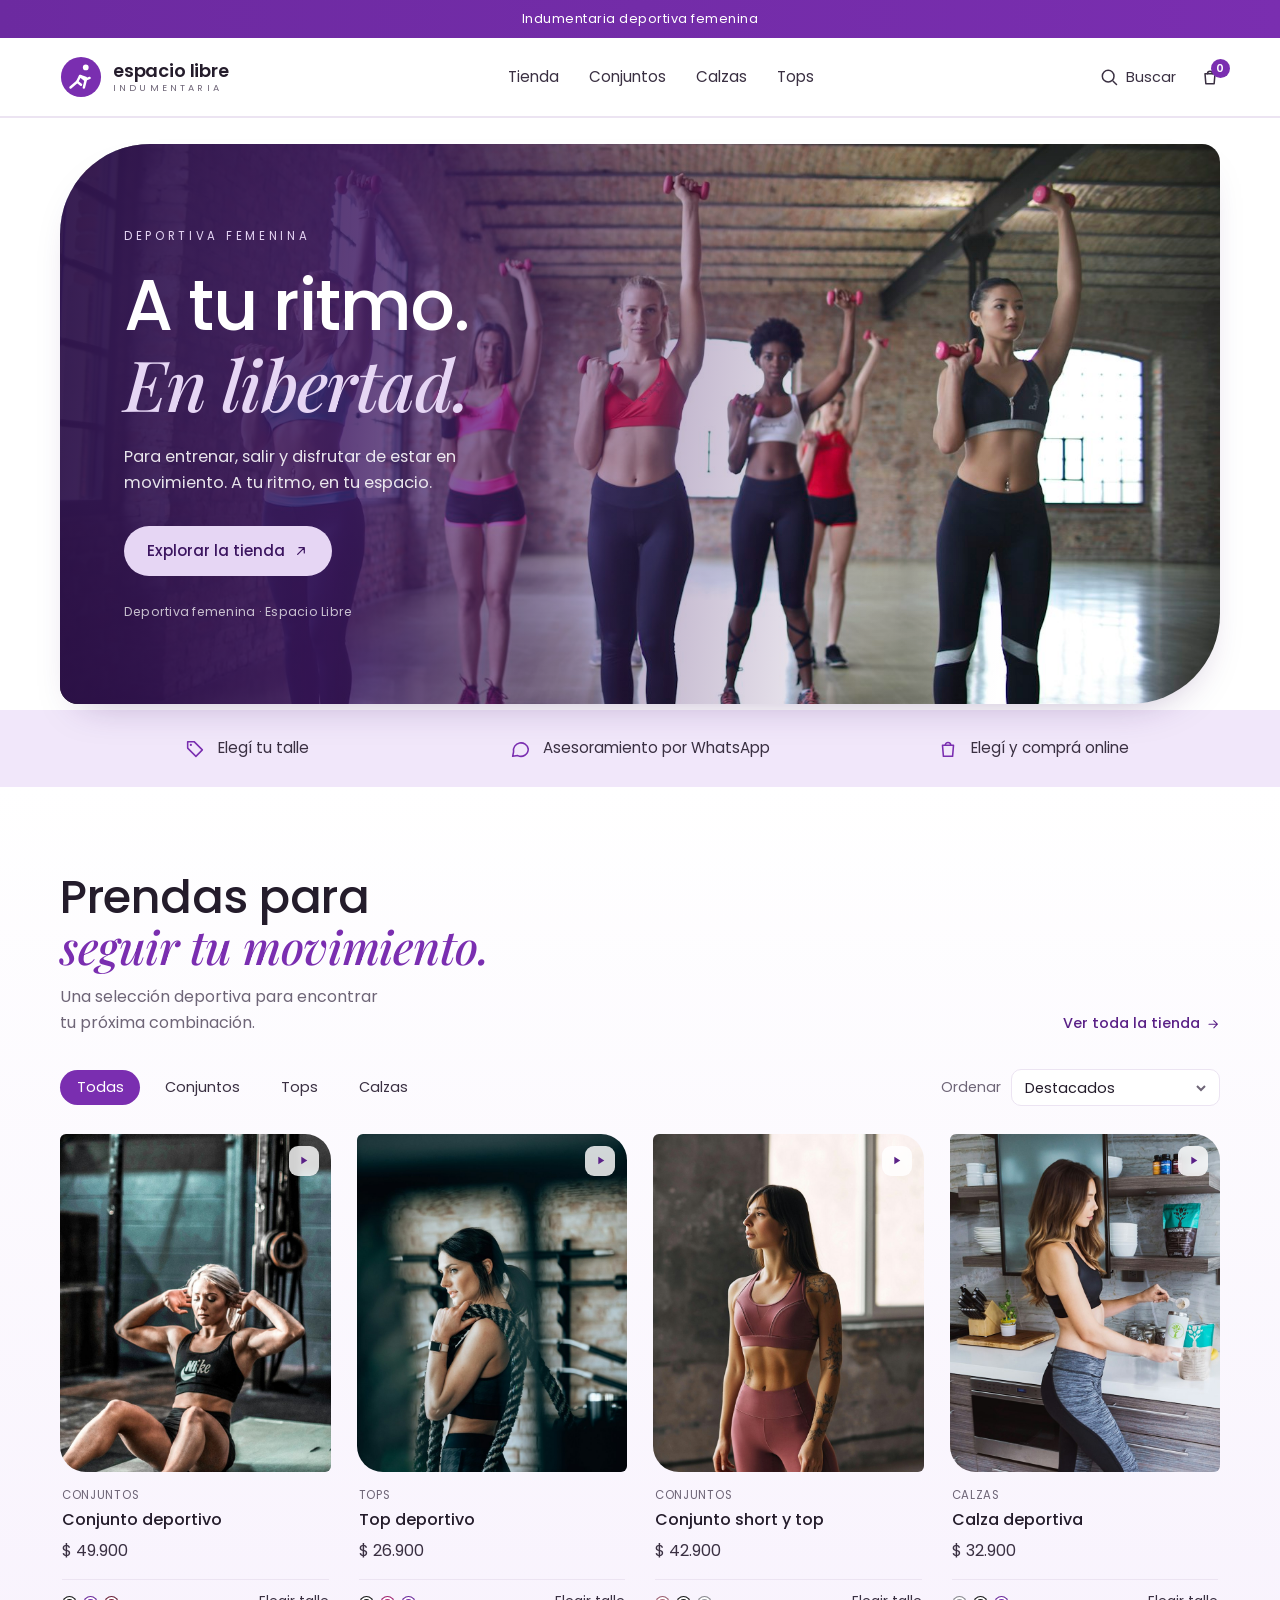
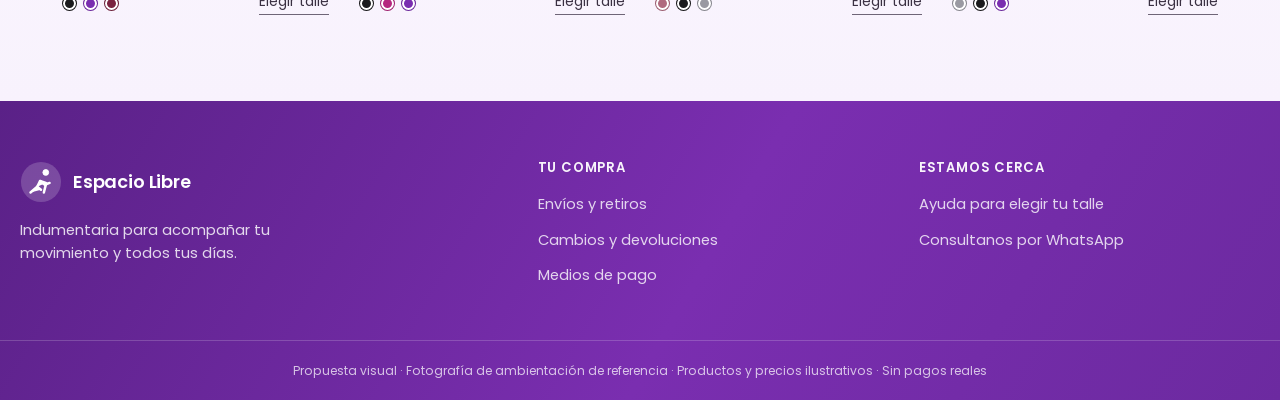
==== index.html @ fa8c85ec "Espacio Libre — tienda de indumentaria deportiva femenina" ====
<!doctype html>
<html lang="es">
<head>
  <meta charset="utf-8">
  <meta name="viewport" content="width=device-width, initial-scale=1">
  <title>Espacio Libre — Indumentaria deportiva femenina</title>
  <meta name="description" content="Indumentaria deportiva femenina para entrenar, salir y disfrutar del movimiento. Conjuntos, calzas y tops. A tu ritmo, en tu espacio.">
  <link rel="preconnect" href="https://fonts.googleapis.com">
  <link rel="preconnect" href="https://fonts.gstatic.com" crossorigin>
  <link href="https://fonts.googleapis.com/css2?family=Poppins:wght@300;400;500;600&family=Playfair+Display:ital,wght@1,500;1,600&display=swap" rel="stylesheet">
  <link rel="stylesheet" href="css/styles.css">
  <link rel="icon" href="data:image/svg+xml,%3Csvg xmlns='http://www.w3.org/2000/svg' viewBox='0 0 44 44'%3E%3Ccircle cx='22' cy='22' r='21' fill='%237A2EB0'/%3E%3Ccircle cx='27' cy='12' r='3' fill='white'/%3E%3C/svg%3E">
</head>
<body data-page="home">
  <div id="site-header"></div>

  <main>
    <!-- HERO -->
    <section class="hero">
      <div class="container">
        <div class="hero__frame">
          <img src="img/hero.jpg" alt="Mujeres entrenando con indumentaria deportiva">
          <div class="hero__content">
            <p class="hero__eyebrow">Deportiva femenina</p>
            <h1>A tu ritmo.<span class="serif">En libertad.</span></h1>
            <p class="hero__text">Para entrenar, salir y disfrutar de estar en movimiento. A tu ritmo, en tu espacio.</p>
            <a class="btn btn--light" href="tienda.html">Explorar la tienda
              <svg viewBox="0 0 24 24" fill="none" stroke="currentColor" stroke-width="1.8" stroke-linecap="round" stroke-linejoin="round"><path d="M7 17L17 7M9 7h8v8"/></svg>
            </a>
            <p class="hero__note">Deportiva femenina · Espacio Libre</p>
          </div>
        </div>
      </div>
    </section>

    <!-- BENEFICIOS -->
    <section class="perks">
      <div class="container">
        <div class="perks__grid">
          <div class="perk"><svg viewBox="0 0 24 24" fill="none" stroke="currentColor" stroke-width="1.7" stroke-linecap="round" stroke-linejoin="round"><path d="M20 13l-7 7-9-9V4h7l9 9z"/><circle cx="7.5" cy="7.5" r="1.2" fill="currentColor" stroke="none"/></svg> Elegí tu talle</div>
          <div class="perk"><svg viewBox="0 0 24 24" fill="none" stroke="currentColor" stroke-width="1.7" stroke-linecap="round" stroke-linejoin="round"><path d="M21 12a8 8 0 0 1-11.5 7.2L4 20l1-5A8 8 0 1 1 21 12z"/></svg> Asesoramiento por WhatsApp</div>
          <div class="perk"><svg viewBox="0 0 24 24" fill="none" stroke="currentColor" stroke-width="1.7" stroke-linecap="round" stroke-linejoin="round"><path d="M6 8h12l-1 12H7L6 8z"/><path d="M9 8a3 3 0 0 1 6 0"/></svg> Elegí y comprá online</div>
        </div>
      </div>
    </section>

    <!-- PRODUCTOS -->
    <section class="section section--soft">
      <div class="container">
        <div class="section-head">
          <div class="section-head__left">
            <h2 class="section-title">Prendas para <span class="serif">seguir tu movimiento.</span></h2>
            <p>Una selección deportiva para encontrar tu próxima combinación.</p>
          </div>
          <a class="arrow-link" href="tienda.html">Ver toda la tienda
            <svg viewBox="0 0 24 24" fill="none" stroke="currentColor" stroke-width="1.8" stroke-linecap="round" stroke-linejoin="round"><path d="M5 12h14M13 6l6 6-6 6"/></svg>
          </a>
        </div>

        <div class="shop-controls">
          <div class="filter-tabs" id="homeTabs">
            <button class="tab is-active" data-filter="todas">Todas</button>
            <button class="tab" data-filter="conjuntos">Conjuntos</button>
            <button class="tab" data-filter="tops">Tops</button>
            <button class="tab" data-filter="calzas">Calzas</button>
          </div>
          <div class="sort">
            <label for="homeSort">Ordenar</label>
            <select id="homeSort">
              <option value="destacados">Destacados</option>
              <option value="menor">Precio: menor a mayor</option>
              <option value="mayor">Precio: mayor a menor</option>
              <option value="nombre">Nombre (A-Z)</option>
            </select>
          </div>
        </div>

        <div class="product-grid" id="featuredGrid"></div>
      </div>
    </section>
  </main>

  <div id="site-footer"></div>

  <script src="js/data.js"></script>
  <script src="js/app.js"></script>
</body>
</html>
---- css/styles.css ----
/* =========================================================
   Espacio Libre — Indumentaria deportiva femenina
   Estilos base (propuesta visual / demo)
   ========================================================= */

:root{
  --violet:#7A2EB0;
  --violet-600:#6C2AA0;
  --violet-700:#5A2187;
  --violet-deep:#3C1560;
  --lav-50:#F8F2FD;
  --lav-100:#F1E7FA;
  --lav-200:#E6D6F4;
  --lav-300:#D8C2EE;
  --ink:#241C2B;
  --ink-soft:#3A3042;
  --muted:#6E6577;
  --line:#ECE4F2;
  --white:#ffffff;
  --ok:#2e9e5b;
  --radius-pill:999px;
  --shadow-sm:0 2px 10px rgba(60,21,96,.06);
  --shadow-md:0 18px 40px -22px rgba(60,21,96,.35);
  --maxw:1240px;
  --sans:"Poppins",system-ui,-apple-system,"Segoe UI",Roboto,sans-serif;
  --serif:"Playfair Display",Georgia,"Times New Roman",serif;
}

*{box-sizing:border-box}
html{scroll-behavior:smooth}
body{
  margin:0;
  font-family:var(--sans);
  color:var(--ink);
  background:var(--white);
  font-size:16px;
  line-height:1.6;
  -webkit-font-smoothing:antialiased;
}
img{max-width:100%;display:block}
a{color:inherit;text-decoration:none}
button{font-family:inherit;cursor:pointer}
h1,h2,h3,h4{margin:0;font-weight:600;line-height:1.1}
p{margin:0}
.container{width:100%;max-width:var(--maxw);margin-inline:auto;padding-inline:clamp(16px,4vw,40px)}
.serif{font-family:var(--serif);font-style:italic;font-weight:500}
.accent{color:var(--violet)}
.sr-only{position:absolute;width:1px;height:1px;padding:0;margin:-1px;overflow:hidden;clip:rect(0,0,0,0);border:0}

/* ---------- Botones ---------- */
.btn{
  display:inline-flex;align-items:center;gap:.55em;
  border:0;border-radius:var(--radius-pill);
  padding:.85em 1.5em;font-size:.95rem;font-weight:500;
  transition:transform .15s ease, background .2s ease, color .2s ease, box-shadow .2s ease;
}
.btn:active{transform:translateY(1px)}
.btn--primary{background:var(--violet);color:#fff}
.btn--primary:hover{background:var(--violet-600)}
.btn--light{background:var(--lav-200);color:var(--violet-deep)}
.btn--light:hover{background:var(--lav-300)}
.btn--ghost{background:transparent;border:1.5px solid var(--lav-300);color:var(--ink)}
.btn--ghost:hover{border-color:var(--violet);color:var(--violet)}
.btn--wide{width:100%;justify-content:center}
.btn svg{width:1.05em;height:1.05em}

.link-underline{
  background:none;border:0;padding:0;color:var(--ink-soft);
  font-size:.86rem;border-bottom:1px solid var(--muted);
  padding-bottom:2px;transition:color .2s,border-color .2s;
}
.link-underline:hover{color:var(--violet);border-color:var(--violet)}

.arrow-link{display:inline-flex;align-items:center;gap:.4em;font-size:.9rem;color:var(--violet-700);font-weight:500}
.arrow-link svg{width:1em;height:1em;transition:transform .2s}
.arrow-link:hover svg{transform:translateX(3px)}

/* ---------- Barra superior ---------- */
.topbar{
  background:linear-gradient(90deg,var(--violet-600),var(--violet));
  color:#fff;text-align:center;font-size:.8rem;letter-spacing:.04em;
  padding:9px 16px;
}

/* ---------- Header ---------- */
.site-header{position:sticky;top:0;z-index:40;background:rgba(255,255,255,.92);backdrop-filter:blur(8px);border-bottom:1px solid var(--line)}
.header-inner{display:flex;align-items:center;justify-content:space-between;gap:24px;min-height:78px}
.brand{display:flex;align-items:center;gap:11px}
.logo-mark{width:42px;height:42px;flex:none}
.brand__text{display:flex;flex-direction:column;line-height:1}
.brand__name{font-weight:600;font-size:1.12rem;letter-spacing:-.01em}
.brand__sub{font-size:.58rem;letter-spacing:.34em;color:var(--muted);margin-top:3px;text-transform:uppercase}

.main-nav{display:flex;gap:30px}
.main-nav a{font-size:.95rem;color:var(--ink-soft);position:relative;padding:4px 0}
.main-nav a::after{content:"";position:absolute;left:0;right:100%;bottom:-2px;height:2px;background:var(--violet);transition:right .25s ease}
.main-nav a:hover::after,.main-nav a.is-active::after{right:0}
.main-nav a.is-active{color:var(--violet-700)}

.header-actions{display:flex;align-items:center;gap:18px}
.icon-btn{display:inline-flex;align-items:center;gap:7px;background:none;border:0;color:var(--ink-soft);font-size:.9rem}
.icon-btn:hover{color:var(--violet)}
.icon-btn svg{width:20px;height:20px}
.cart-btn{position:relative}
.cart-count{
  position:absolute;top:-8px;right:-10px;min-width:19px;height:19px;padding:0 5px;
  background:var(--violet);color:#fff;border-radius:999px;font-size:.68rem;
  display:flex;align-items:center;justify-content:center;font-weight:600;
}
.nav-toggle{display:none;background:none;border:0;color:var(--ink)}
.nav-toggle svg{width:26px;height:26px}

/* ---------- Buscador desplegable ---------- */
.search-bar{max-height:0;overflow:hidden;background:var(--lav-50);border-bottom:1px solid var(--line);transition:max-height .3s ease}
.search-bar.open{max-height:90px}
.search-bar form{display:flex;gap:10px;align-items:center;padding:16px 0}
.search-bar input{flex:1;border:1px solid var(--line);background:#fff;border-radius:var(--radius-pill);padding:.7em 1.1em;font-size:.95rem;font-family:inherit}
.search-bar input:focus{outline:2px solid var(--lav-300)}

/* ---------- Hero ---------- */
.hero{padding:26px 0 6px}
.hero__frame{position:relative;overflow:hidden;border-radius:90px 18px 90px 18px;min-height:560px;display:flex;align-items:center;box-shadow:var(--shadow-md)}
.hero__frame img{position:absolute;inset:0;width:100%;height:100%;object-fit:cover;object-position:center 30%}
.hero__frame::after{content:"";position:absolute;inset:0;background:linear-gradient(96deg,rgba(42,15,70,.94) 0%,rgba(60,22,96,.82) 26%,rgba(60,22,96,.35) 50%,rgba(60,22,96,.05) 70%,transparent 82%)}
.hero__content{position:relative;z-index:2;color:#fff;max-width:560px;padding:clamp(28px,5vw,64px)}
.hero__eyebrow{letter-spacing:.32em;font-size:.72rem;text-transform:uppercase;color:var(--lav-200);margin-bottom:22px}
.hero h1{font-size:clamp(2.6rem,6vw,4.4rem);font-weight:500;letter-spacing:-.02em}
.hero h1 .serif{display:block;color:var(--lav-200);font-weight:500}
.hero__text{margin:22px 0 30px;color:rgba(255,255,255,.88);font-size:1.02rem;max-width:420px}
.hero__note{margin-top:26px;font-size:.78rem;color:rgba(255,255,255,.72);letter-spacing:.02em}

/* ---------- Franja de beneficios ---------- */
.perks{background:var(--lav-100)}
.perks__grid{display:grid;grid-template-columns:repeat(3,1fr);gap:20px;padding:26px 0}
.perk{display:flex;align-items:center;gap:12px;justify-content:center;color:var(--ink-soft);font-size:.95rem}
.perk svg{width:22px;height:22px;color:var(--violet);flex:none}

/* ---------- Secciones ---------- */
.section{padding:clamp(48px,7vw,86px) 0}
.section--soft{background:linear-gradient(180deg,#fff 0%,var(--lav-50) 100%)}
.section-head{display:flex;justify-content:space-between;align-items:flex-end;gap:30px;flex-wrap:wrap;margin-bottom:34px}
.section-title{font-size:clamp(2rem,4.2vw,2.9rem);font-weight:500;letter-spacing:-.01em;line-height:1.05}
.section-title .serif{display:block;color:var(--violet)}
.section-head p{color:var(--muted);max-width:320px;margin-top:14px}
.section-head__left{max-width:560px}

/* ---------- Controles tienda ---------- */
.shop-controls{display:flex;justify-content:space-between;align-items:center;gap:20px;flex-wrap:wrap;margin-bottom:28px}
.filter-tabs{display:flex;gap:8px;flex-wrap:wrap}
.tab{
  border:0;background:transparent;color:var(--ink-soft);
  padding:.5em 1.15em;border-radius:var(--radius-pill);font-size:.9rem;transition:.2s;
}
.tab:hover{background:var(--lav-100)}
.tab.is-active{background:var(--violet);color:#fff}
.sort{display:flex;align-items:center;gap:10px;color:var(--muted);font-size:.88rem}
.sort select{font-family:inherit;font-size:.9rem;color:var(--ink);border:1px solid var(--line);border-radius:10px;padding:.5em 2em .5em .9em;background:#fff url("data:image/svg+xml,%3Csvg xmlns='http://www.w3.org/2000/svg' width='12' height='12' fill='none' stroke='%236E6577' stroke-width='2'%3E%3Cpath d='M2 4l4 4 4-4'/%3E%3C/svg%3E") no-repeat right .8em center;appearance:none}

/* ---------- Grilla de productos ---------- */
.product-grid{display:grid;grid-template-columns:repeat(4,1fr);gap:26px}
.product-grid--3{grid-template-columns:repeat(3,1fr)}
.card{display:flex;flex-direction:column}
.card__media{position:relative;display:block;border-radius:6px 26px 6px 26px;overflow:hidden;background:var(--lav-100);aspect-ratio:4/5}
.card__media img{width:100%;height:100%;object-fit:cover;transition:transform .5s ease}
.card:hover .card__media img{transform:scale(1.045)}
.card__play{
  position:absolute;top:12px;right:12px;width:30px;height:30px;border-radius:9px;
  background:rgba(255,255,255,.82);backdrop-filter:blur(3px);
  display:flex;align-items:center;justify-content:center;color:var(--violet-700);
}
.card__play svg{width:13px;height:13px}
.card__body{padding:14px 2px 0;display:flex;flex-direction:column;gap:3px}
.card__cat{font-size:.72rem;letter-spacing:.06em;text-transform:uppercase;color:var(--muted)}
.card__name{font-size:1rem;font-weight:500;color:var(--ink)}
.card__name:hover{color:var(--violet)}
.card__price{font-size:1rem;color:var(--ink-soft);margin-top:2px}
.card__foot{display:flex;align-items:center;justify-content:space-between;margin-top:12px;padding-top:12px;border-top:1px solid var(--line)}
.swatches{display:flex;gap:6px}
.swatch{width:15px;height:15px;border-radius:50%;border:1px solid rgba(0,0,0,.12);box-shadow:inset 0 0 0 2px #fff}
.grid-empty{grid-column:1/-1;text-align:center;color:var(--muted);padding:50px 0}

/* ---------- Ficha de producto ---------- */
.product{display:grid;grid-template-columns:1.05fr 1fr;gap:clamp(28px,5vw,64px);align-items:start}
.product__media{border-radius:8px 40px 8px 40px;overflow:hidden;background:var(--lav-100);position:relative}
.product__media img{width:100%;aspect-ratio:4/5;object-fit:cover}
.product__thumbs{display:flex;gap:12px;margin-top:14px}
.product__thumbs button{border:1.5px solid transparent;border-radius:6px 16px 6px 16px;overflow:hidden;padding:0;background:none;width:76px;height:92px}
.product__thumbs button.is-active{border-color:var(--violet)}
.product__thumbs img{width:100%;height:100%;object-fit:cover}
.breadcrumb{font-size:.82rem;color:var(--muted);margin-bottom:18px}
.breadcrumb a:hover{color:var(--violet)}
.product__cat{font-size:.75rem;letter-spacing:.08em;text-transform:uppercase;color:var(--violet-700);font-weight:500}
.product h1{font-size:clamp(1.9rem,3.5vw,2.6rem);font-weight:500;margin:8px 0 10px}
.product__price{font-size:1.5rem;color:var(--ink);margin-bottom:6px}
.product__desc{color:var(--muted);margin:18px 0 24px}
.field-label{font-size:.82rem;font-weight:600;letter-spacing:.02em;margin-bottom:10px;display:flex;justify-content:space-between}
.option-row{display:flex;gap:10px;flex-wrap:wrap;margin-bottom:22px}
.chip{border:1.5px solid var(--line);background:#fff;border-radius:10px;padding:.5em 1em;font-size:.9rem;color:var(--ink-soft);transition:.2s}
.chip:hover{border-color:var(--violet-700)}
.chip.is-active{border-color:var(--violet);background:var(--lav-50);color:var(--violet-700);font-weight:500}
.color-dot{display:inline-flex;align-items:center;gap:8px}
.color-opt{width:30px;height:30px;border-radius:50%;border:2px solid #fff;box-shadow:0 0 0 1.5px var(--line);cursor:pointer;transition:.2s}
.color-opt.is-active{box-shadow:0 0 0 2px var(--violet)}
.qty-stepper{display:inline-flex;align-items:center;border:1.5px solid var(--line);border-radius:var(--radius-pill);overflow:hidden}
.qty-stepper button{width:40px;height:42px;background:#fff;border:0;font-size:1.2rem;color:var(--ink-soft)}
.qty-stepper button:hover{background:var(--lav-100);color:var(--violet)}
.qty-stepper span{min-width:38px;text-align:center;font-weight:500}
.product__actions{display:flex;gap:14px;align-items:center;margin:8px 0 26px;flex-wrap:wrap}
.product__meta{border-top:1px solid var(--line);padding-top:22px;display:grid;gap:12px}
.product__meta li{list-style:none;display:flex;gap:10px;color:var(--muted);font-size:.9rem;align-items:center}
.product__meta svg{width:18px;height:18px;color:var(--violet);flex:none}
.product__meta ul{margin:0;padding:0}

/* ---------- Carrito ---------- */
.cart-layout{display:grid;grid-template-columns:1.6fr .9fr;gap:40px;align-items:start}
.cart-item{display:grid;grid-template-columns:92px 1fr auto;gap:18px;padding:20px 0;border-bottom:1px solid var(--line)}
.cart-item__img{border-radius:6px 18px 6px 18px;overflow:hidden;aspect-ratio:4/5;background:var(--lav-100)}
.cart-item__img img{width:100%;height:100%;object-fit:cover}
.cart-item__info{display:flex;flex-direction:column;gap:4px}
.cart-item__info .meta{font-size:.82rem;color:var(--muted)}
.cart-item__remove{background:none;border:0;color:var(--muted);font-size:.8rem;text-align:left;padding:0;margin-top:auto}
.cart-item__remove:hover{color:#c0392b}
.cart-item__right{display:flex;flex-direction:column;align-items:flex-end;justify-content:space-between;gap:12px}
.cart-item__price{font-weight:500}
.qty-stepper--sm button{width:32px;height:34px;font-size:1rem}
.qty-stepper--sm span{min-width:30px}
.summary{background:var(--lav-50);border:1px solid var(--line);border-radius:10px 30px 10px 30px;padding:26px}
.summary h3{font-size:1.15rem;margin-bottom:18px}
.summary__row{display:flex;justify-content:space-between;margin-bottom:12px;color:var(--ink-soft);font-size:.95rem}
.summary__row--total{border-top:1px solid var(--line);margin-top:8px;padding-top:16px;font-size:1.2rem;font-weight:600;color:var(--ink)}
.summary__note{font-size:.78rem;color:var(--muted);margin-top:16px}
.cart-empty{text-align:center;padding:60px 0}
.cart-empty svg{width:54px;height:54px;color:var(--lav-300);margin-bottom:16px}

/* ---------- Páginas de contenido ---------- */
.page-hero{background:var(--lav-100);padding:clamp(40px,6vw,70px) 0}
.page-hero h1{font-size:clamp(2rem,4.5vw,3rem);font-weight:500}
.page-hero h1 .serif{color:var(--violet)}
.page-hero p{color:var(--muted);margin-top:14px;max-width:580px}
.prose{max-width:760px}
.prose h2{font-size:1.4rem;margin:36px 0 12px;font-weight:600}
.prose p{color:var(--ink-soft);margin-bottom:14px}
.prose ul{color:var(--ink-soft);padding-left:20px;margin-bottom:14px}
.prose li{margin-bottom:8px}
.info-cards{display:grid;grid-template-columns:repeat(auto-fit,minmax(220px,1fr));gap:20px;margin-top:10px}
.info-card{border:1px solid var(--line);border-radius:8px 24px 8px 24px;padding:24px;background:#fff}
.info-card svg{width:26px;height:26px;color:var(--violet);margin-bottom:12px}
.info-card h3{font-size:1.05rem;margin-bottom:8px}
.info-card p{color:var(--muted);font-size:.92rem}

.size-table{width:100%;border-collapse:collapse;margin:16px 0;font-size:.92rem}
.size-table th,.size-table td{border:1px solid var(--line);padding:11px 14px;text-align:center}
.size-table th{background:var(--lav-100);font-weight:600;color:var(--violet-700)}

.contact-grid{display:grid;grid-template-columns:1fr 1fr;gap:40px;align-items:start}
.form-field{margin-bottom:18px}
.form-field label{display:block;font-size:.85rem;font-weight:500;margin-bottom:7px}
.form-field input,.form-field textarea{width:100%;border:1px solid var(--line);border-radius:10px;padding:.8em 1em;font-family:inherit;font-size:.95rem}
.form-field input:focus,.form-field textarea:focus{outline:2px solid var(--lav-300)}

/* ---------- Cross-sell ---------- */
.related{margin-top:clamp(50px,8vw,90px)}

/* ---------- Footer ---------- */
.site-footer{background:linear-gradient(120deg,var(--violet-700),var(--violet) 55%,var(--violet-600));color:#fff;margin-top:auto}
.footer-grid{display:grid;grid-template-columns:1.4fr 1fr 1fr;gap:40px;padding:60px 0 40px}
.footer-brand .brand__name{color:#fff}
.footer-brand p{color:rgba(255,255,255,.82);margin-top:16px;max-width:300px;font-size:.92rem}
.footer-col h4{font-size:.82rem;letter-spacing:.06em;text-transform:uppercase;margin-bottom:18px;color:rgba(255,255,255,.95)}
.footer-col a{display:block;color:rgba(255,255,255,.8);font-size:.92rem;margin-bottom:12px;transition:.2s}
.footer-col a:hover{color:#fff;padding-left:4px}
.footer-bottom{border-top:1px solid rgba(255,255,255,.18);padding:20px 0;text-align:center;font-size:.76rem;color:rgba(255,255,255,.72)}
.footer-logo-mark circle{fill:rgba(255,255,255,.18)}
.footer-logo-mark path,.footer-logo-mark .head{fill:#fff;stroke:#fff}

/* ---------- Modal talle ---------- */
.modal[hidden]{display:none}
.modal{position:fixed;inset:0;z-index:70;display:flex;align-items:center;justify-content:center;padding:20px}
.modal__backdrop{position:absolute;inset:0;background:rgba(36,14,58,.55);backdrop-filter:blur(2px)}
.modal__panel{position:relative;z-index:2;background:#fff;border-radius:12px 36px 12px 36px;max-width:620px;width:100%;display:grid;grid-template-columns:200px 1fr;overflow:hidden;box-shadow:var(--shadow-md);animation:pop .25s ease}
@keyframes pop{from{opacity:0;transform:translateY(12px)}to{opacity:1;transform:none}}
.modal__img{background:var(--lav-100)}
.modal__img img{width:100%;height:100%;object-fit:cover}
.modal__info{padding:26px}
.modal__x{position:absolute;top:12px;right:14px;background:rgba(255,255,255,.85);border:0;width:32px;height:32px;border-radius:50%;font-size:1.1rem;color:var(--ink)}
.modal__x:hover{background:#fff;color:var(--violet)}
.modal__info .product__cat{font-size:.72rem}
.modal__info h3{font-size:1.3rem;font-weight:500;margin:6px 0}
.modal__info .price{font-size:1.15rem;color:var(--ink-soft);margin-bottom:18px}

/* ---------- Toast ---------- */
.toast{
  position:fixed;bottom:26px;left:50%;transform:translateX(-50%) translateY(40px);
  background:var(--ink);color:#fff;padding:.85em 1.4em;border-radius:var(--radius-pill);
  font-size:.9rem;z-index:90;opacity:0;transition:.3s;display:flex;align-items:center;gap:10px;box-shadow:var(--shadow-md);
}
.toast.show{opacity:1;transform:translateX(-50%) translateY(0)}
.toast svg{width:18px;height:18px;color:#7be0a0}

/* ---------- Responsive ---------- */
@media (max-width:980px){
  .product-grid{grid-template-columns:repeat(2,1fr)}
  .product{grid-template-columns:1fr}
  .cart-layout{grid-template-columns:1fr}
  .contact-grid{grid-template-columns:1fr}
  .footer-grid{grid-template-columns:1fr 1fr}
}
@media (max-width:760px){
  .main-nav,.header-actions .icon-btn.search-text span{display:none}
  .main-nav.open{display:flex;position:absolute;top:100%;left:0;right:0;background:#fff;flex-direction:column;gap:0;padding:8px 0;border-bottom:1px solid var(--line);box-shadow:var(--shadow-sm)}
  .main-nav.open a{padding:14px clamp(16px,4vw,40px)}
  .main-nav.open a::after{display:none}
  .nav-toggle{display:inline-flex}
  .site-header{position:relative}
  .perks__grid{grid-template-columns:1fr;gap:12px}
  .perk{justify-content:flex-start}
  .hero__frame{border-radius:40px 12px 40px 12px;min-height:500px}
  .hero__frame::after{background:linear-gradient(180deg,rgba(42,15,70,.55) 0%,rgba(60,22,96,.85) 100%)}
  .product-grid{grid-template-columns:repeat(2,1fr);gap:16px}
  .modal__panel{grid-template-columns:1fr}
  .modal__img{display:none}
  .footer-grid{grid-template-columns:1fr}
  .section-head{flex-direction:column;align-items:flex-start}
}
@media (max-width:460px){
  .product-grid{grid-template-columns:1fr 1fr;gap:12px}
  .card__name{font-size:.92rem}
}
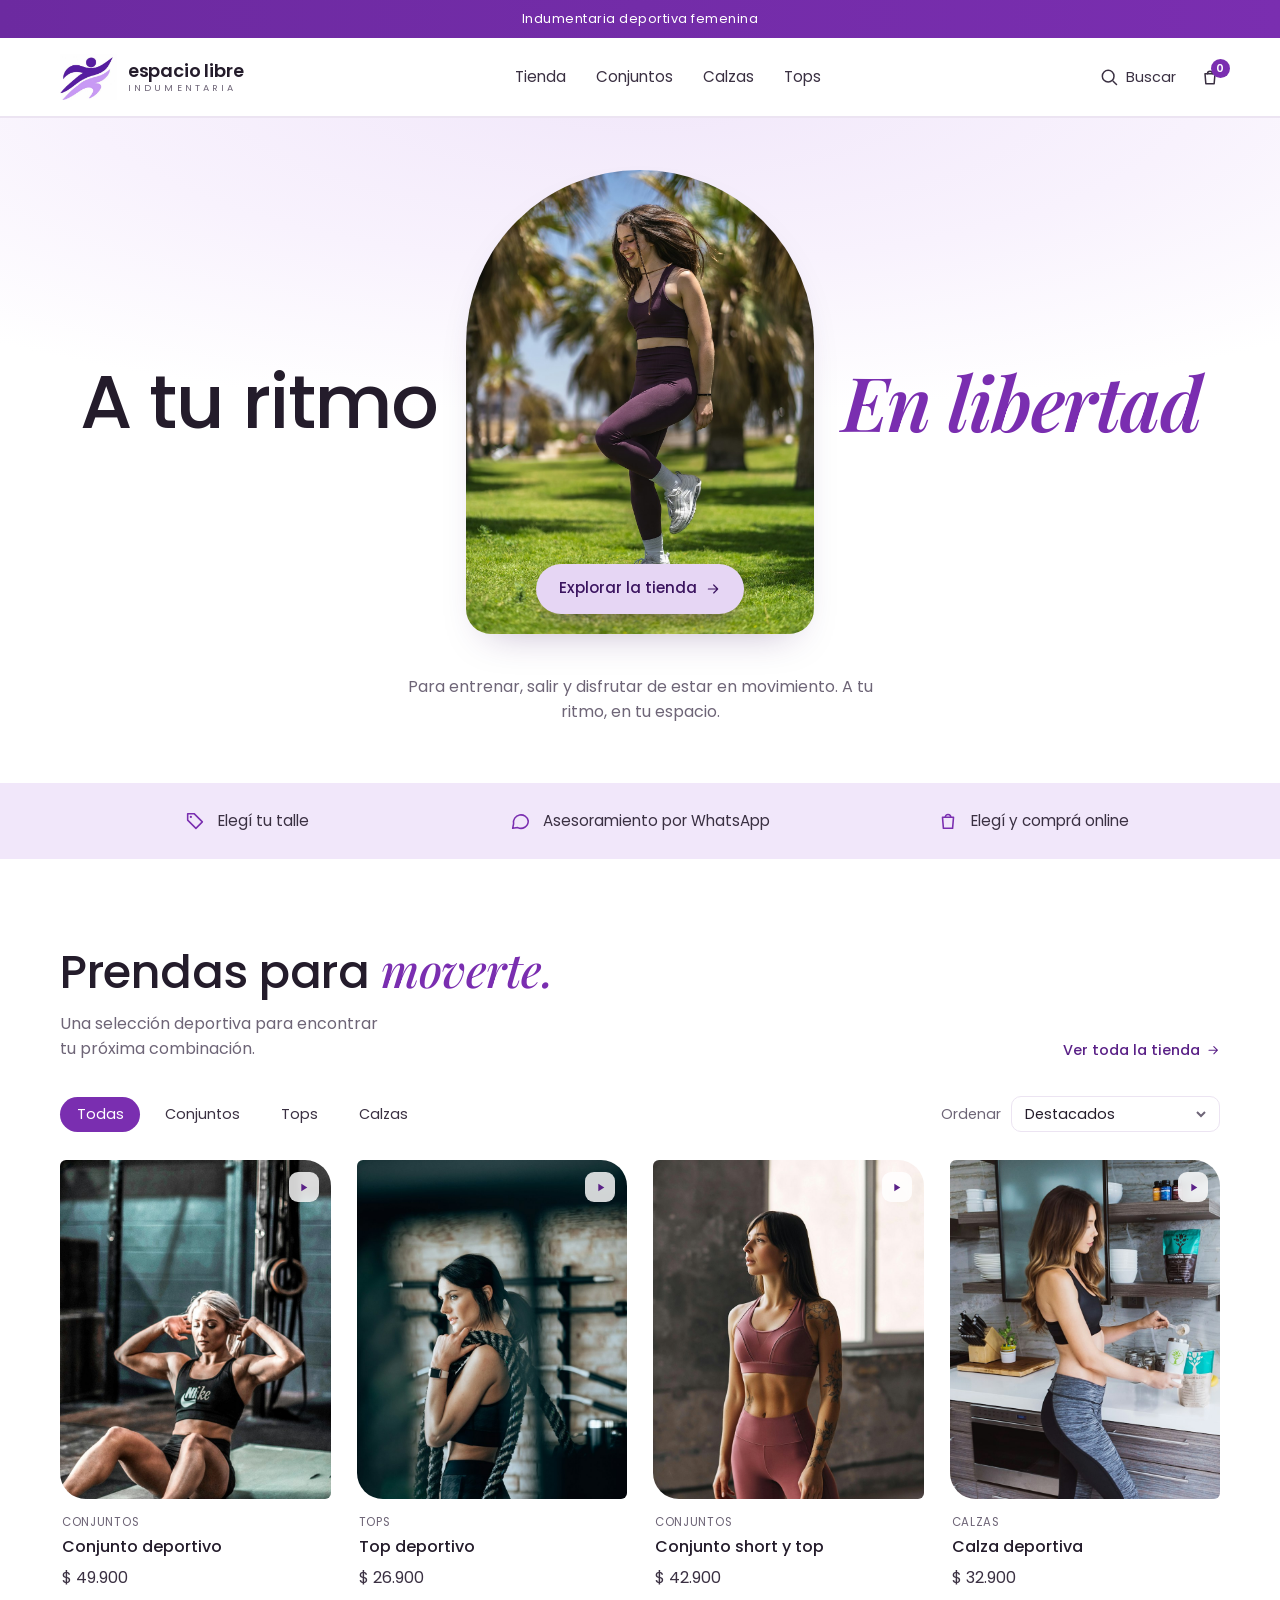
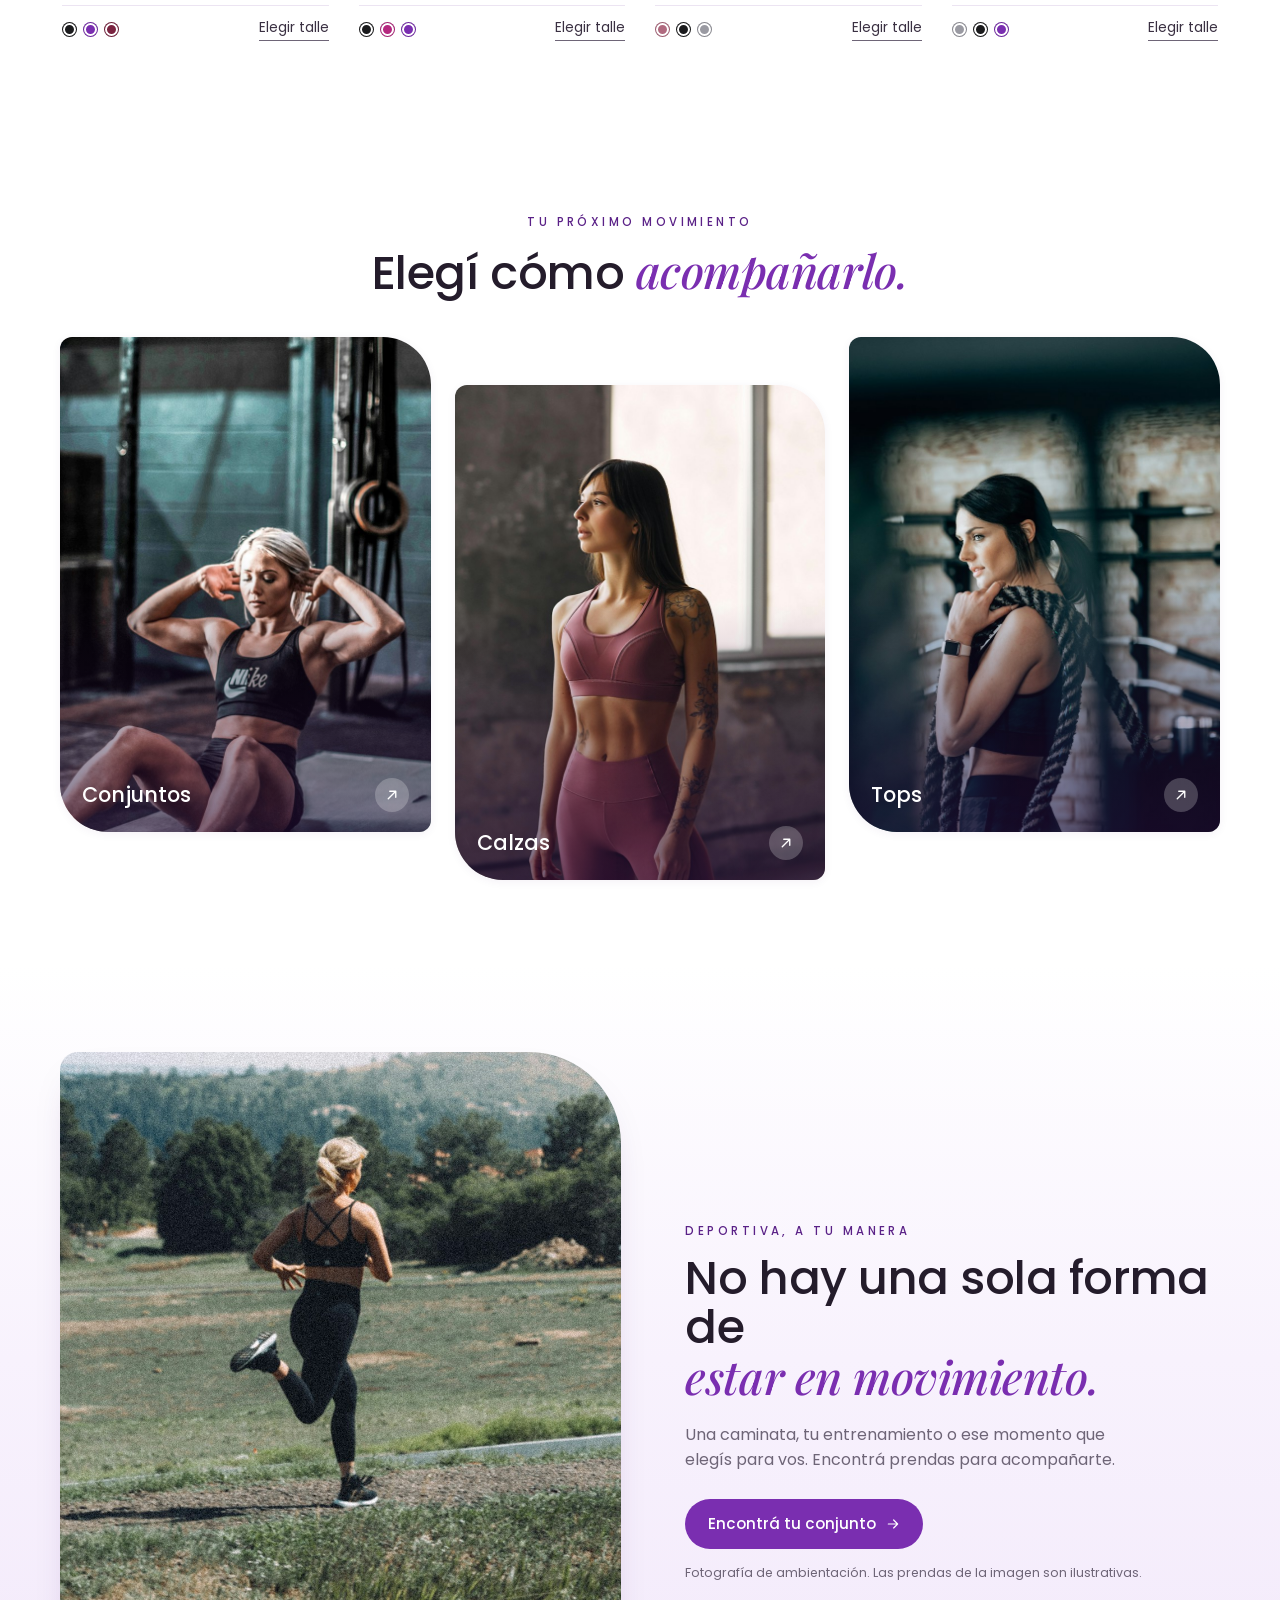
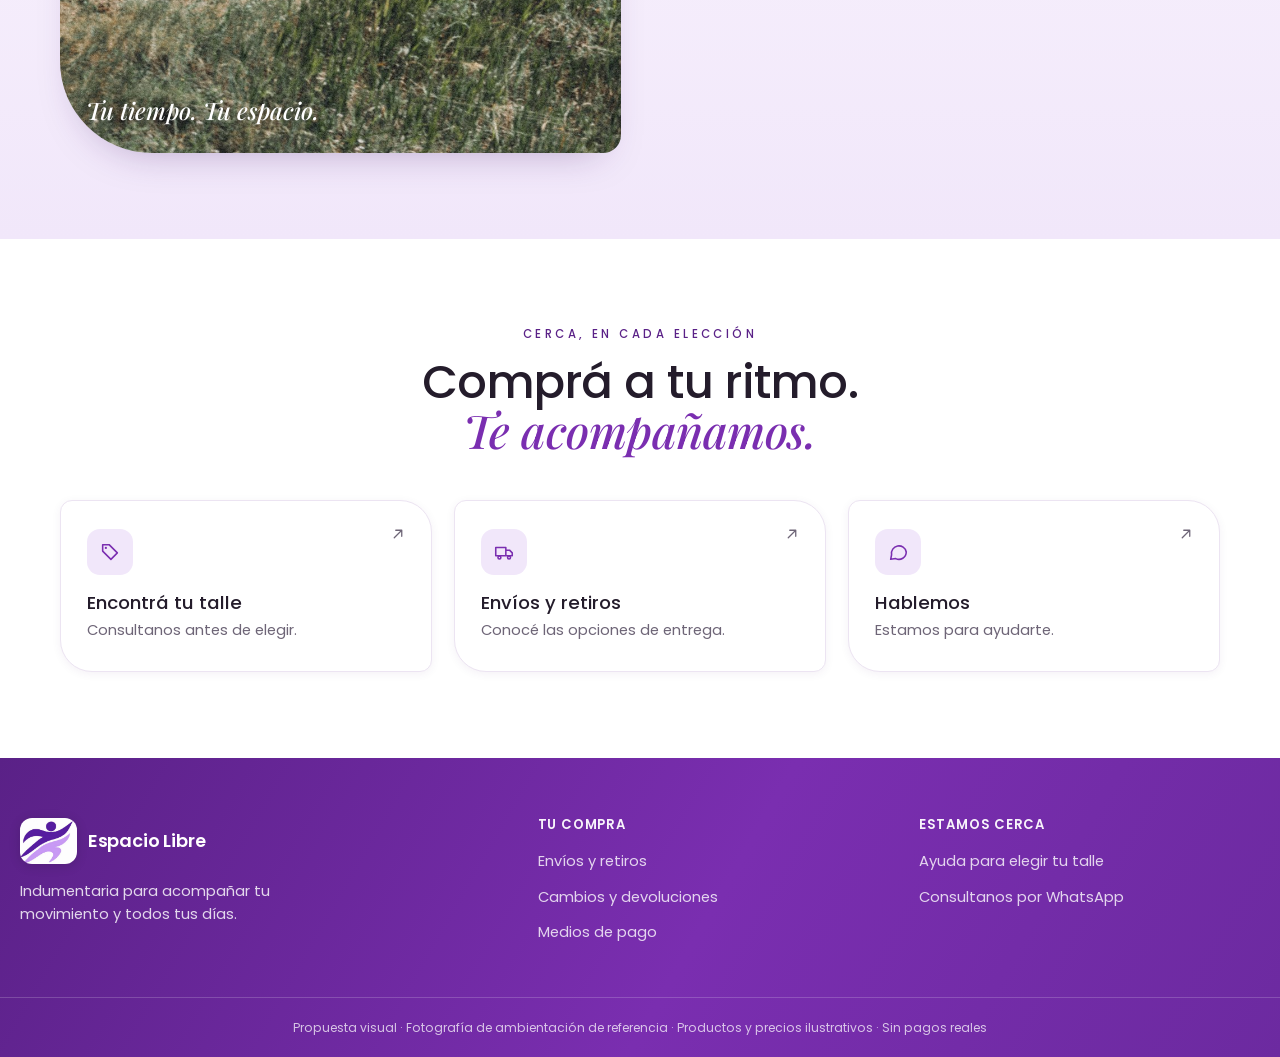
==== commit 075aaedf: "Rediseno editorial del home: hero con texto partido, nuevas secciones, fondo de petalos y mejoras mo" ====
--- a/index.html
+++ b/index.html
@@ -15,21 +15,30 @@
   <div id="site-header"></div>
 
   <main>
-    <!-- HERO -->
+    <!-- HERO editorial -->
     <section class="hero">
-      <div class="container">
-        <div class="hero__frame">
-          <img src="img/hero.jpg" alt="Mujeres entrenando con indumentaria deportiva">
-          <div class="hero__content">
-            <p class="hero__eyebrow">Deportiva femenina</p>
-            <h1>A tu ritmo.<span class="serif">En libertad.</span></h1>
-            <p class="hero__text">Para entrenar, salir y disfrutar de estar en movimiento. A tu ritmo, en tu espacio.</p>
-            <a class="btn btn--light" href="tienda.html">Explorar la tienda
-              <svg viewBox="0 0 24 24" fill="none" stroke="currentColor" stroke-width="1.8" stroke-linecap="round" stroke-linejoin="round"><path d="M7 17L17 7M9 7h8v8"/></svg>
+      <div class="petals" aria-hidden="true">
+        <span class="petal" style="--x:6%;--s:16px;--d:20s;--delay:-3s;--sway:34px"></span>
+        <span class="petal" style="--x:14%;--s:11px;--d:26s;--delay:-12s;--sway:-28px"></span>
+        <span class="petal" style="--x:24%;--s:20px;--d:23s;--delay:-7s;--sway:40px"></span>
+        <span class="petal" style="--x:38%;--s:13px;--d:29s;--delay:-16s;--sway:-34px"></span>
+        <span class="petal" style="--x:62%;--s:17px;--d:22s;--delay:-5s;--sway:30px"></span>
+        <span class="petal" style="--x:74%;--s:12px;--d:27s;--delay:-14s;--sway:-26px"></span>
+        <span class="petal" style="--x:84%;--s:19px;--d:24s;--delay:-9s;--sway:36px"></span>
+        <span class="petal" style="--x:93%;--s:14px;--d:30s;--delay:-19s;--sway:-30px"></span>
+      </div>
+      <div class="container hero__inner">
+        <div class="hero__display">
+          <span class="hero__word hero__word--left">A tu ritmo</span>
+          <div class="hero__media">
+            <img src="img/hero-run.jpg" alt="Mujer corriendo en el parque con indumentaria deportiva">
+            <a class="btn btn--light hero__cta" href="tienda.html">Explorar la tienda
+              <svg viewBox="0 0 24 24" fill="none" stroke="currentColor" stroke-width="1.8" stroke-linecap="round" stroke-linejoin="round"><path d="M5 12h14M13 6l6 6-6 6"/></svg>
             </a>
-            <p class="hero__note">Deportiva femenina · Espacio Libre</p>
           </div>
+          <span class="hero__word hero__word--right serif">En libertad</span>
         </div>
+        <p class="hero__sub">Para entrenar, salir y disfrutar de estar en movimiento. A tu ritmo, en tu espacio.</p>
       </div>
     </section>
 
@@ -45,11 +54,11 @@
     </section>
 
     <!-- PRODUCTOS -->
-    <section class="section section--soft">
+    <section class="section">
       <div class="container">
         <div class="section-head">
           <div class="section-head__left">
-            <h2 class="section-title">Prendas para <span class="serif">seguir tu movimiento.</span></h2>
+            <h2 class="section-title">Prendas para <span class="serif">moverte.</span></h2>
             <p>Una selección deportiva para encontrar tu próxima combinación.</p>
           </div>
           <a class="arrow-link" href="tienda.html">Ver toda la tienda
@@ -78,6 +87,88 @@
         <div class="product-grid" id="featuredGrid"></div>
       </div>
     </section>
+
+    <!-- CATEGORÍAS -->
+    <section class="section cats">
+      <div class="container">
+        <p class="eyebrow eyebrow--center">Tu próximo movimiento</p>
+        <h2 class="section-title center">Elegí cómo <span class="serif">acompañarlo.</span></h2>
+        <div class="cat-grid">
+          <a class="cat-card" href="tienda.html?cat=conjuntos">
+            <img src="img/conjunto-deportivo.jpg" alt="Conjuntos deportivos">
+            <span class="cat-card__label">Conjuntos
+              <svg viewBox="0 0 24 24" fill="none" stroke="currentColor" stroke-width="1.8" stroke-linecap="round" stroke-linejoin="round"><path d="M7 17L17 7M9 7h8v8"/></svg>
+            </span>
+          </a>
+          <a class="cat-card cat-card--low" href="tienda.html?cat=calzas">
+            <img src="img/conjunto-rosa.jpg" alt="Calzas deportivas">
+            <span class="cat-card__label">Calzas
+              <svg viewBox="0 0 24 24" fill="none" stroke="currentColor" stroke-width="1.8" stroke-linecap="round" stroke-linejoin="round"><path d="M7 17L17 7M9 7h8v8"/></svg>
+            </span>
+          </a>
+          <a class="cat-card" href="tienda.html?cat=tops">
+            <img src="img/top-deportivo.jpg" alt="Tops deportivos">
+            <span class="cat-card__label">Tops
+              <svg viewBox="0 0 24 24" fill="none" stroke="currentColor" stroke-width="1.8" stroke-linecap="round" stroke-linejoin="round"><path d="M7 17L17 7M9 7h8v8"/></svg>
+            </span>
+          </a>
+        </div>
+      </div>
+    </section>
+
+    <!-- EDITORIAL -->
+    <section class="section editorial">
+      <div class="container editorial__grid">
+        <figure class="editorial__media">
+          <img src="img/editorial-run.jpg" alt="Mujer corriendo en un sendero al aire libre">
+          <figcaption class="serif">Tu tiempo. Tu espacio.</figcaption>
+        </figure>
+        <div class="editorial__text">
+          <p class="eyebrow">Deportiva, a tu manera</p>
+          <h2 class="section-title">No hay una sola forma de<br><span class="serif">estar en movimiento.</span></h2>
+          <p class="editorial__p">Una caminata, tu entrenamiento o ese momento que elegís para vos. Encontrá prendas para acompañarte.</p>
+          <a class="btn btn--primary" href="tienda.html">Encontrá tu conjunto
+            <svg viewBox="0 0 24 24" fill="none" stroke="currentColor" stroke-width="1.8" stroke-linecap="round" stroke-linejoin="round"><path d="M5 12h14M13 6l6 6-6 6"/></svg>
+          </a>
+          <p class="muted-note">Fotografía de ambientación. Las prendas de la imagen son ilustrativas.</p>
+        </div>
+      </div>
+    </section>
+
+    <!-- CTA -->
+    <section class="section cta">
+      <div class="petals petals--soft" aria-hidden="true">
+        <span class="petal" style="--x:10%;--s:15px;--d:24s;--delay:-6s;--sway:30px"></span>
+        <span class="petal" style="--x:28%;--s:11px;--d:28s;--delay:-15s;--sway:-26px"></span>
+        <span class="petal" style="--x:48%;--s:18px;--d:23s;--delay:-9s;--sway:36px"></span>
+        <span class="petal" style="--x:68%;--s:12px;--d:30s;--delay:-18s;--sway:-30px"></span>
+        <span class="petal" style="--x:88%;--s:16px;--d:26s;--delay:-4s;--sway:28px"></span>
+      </div>
+      <div class="container">
+        <p class="eyebrow eyebrow--center">Cerca, en cada elección</p>
+        <h2 class="section-title center">Comprá a tu ritmo.<br><span class="serif">Te acompañamos.</span></h2>
+        <div class="cta-grid">
+          <a class="cta-card" href="talles.html">
+            <span class="cta-card__icon"><svg viewBox="0 0 24 24" fill="none" stroke="currentColor" stroke-width="1.7" stroke-linecap="round" stroke-linejoin="round"><path d="M20 13l-7 7-9-9V4h7l9 9z"/><circle cx="7.5" cy="7.5" r="1.2" fill="currentColor" stroke="none"/></svg></span>
+            <span class="cta-card__arrow"><svg viewBox="0 0 24 24" fill="none" stroke="currentColor" stroke-width="1.7" stroke-linecap="round" stroke-linejoin="round"><path d="M7 17L17 7M9 7h8v8"/></svg></span>
+            <h3>Encontrá tu talle</h3>
+            <p>Consultanos antes de elegir.</p>
+          </a>
+          <a class="cta-card" href="envios.html">
+            <span class="cta-card__icon"><svg viewBox="0 0 24 24" fill="none" stroke="currentColor" stroke-width="1.7" stroke-linecap="round" stroke-linejoin="round"><path d="M3 7h11v9H3zM14 10h4l3 3v3h-7z"/><circle cx="7" cy="18" r="1.6"/><circle cx="17.5" cy="18" r="1.6"/></svg></span>
+            <span class="cta-card__arrow"><svg viewBox="0 0 24 24" fill="none" stroke="currentColor" stroke-width="1.7" stroke-linecap="round" stroke-linejoin="round"><path d="M7 17L17 7M9 7h8v8"/></svg></span>
+            <h3>Envíos y retiros</h3>
+            <p>Conocé las opciones de entrega.</p>
+          </a>
+          <a class="cta-card" href="contacto.html">
+            <span class="cta-card__icon"><svg viewBox="0 0 24 24" fill="none" stroke="currentColor" stroke-width="1.7" stroke-linecap="round" stroke-linejoin="round"><path d="M21 12a8 8 0 0 1-11.5 7.2L4 20l1-5A8 8 0 1 1 21 12z"/></svg></span>
+            <span class="cta-card__arrow"><svg viewBox="0 0 24 24" fill="none" stroke="currentColor" stroke-width="1.7" stroke-linecap="round" stroke-linejoin="round"><path d="M7 17L17 7M9 7h8v8"/></svg></span>
+            <h3>Hablemos</h3>
+            <p>Estamos para ayudarte.</p>
+          </a>
+        </div>
+      </div>
+    </section>
   </main>
 
   <div id="site-footer"></div>
--- a/css/styles.css
+++ b/css/styles.css
@@ -28,6 +28,7 @@
 
 *{box-sizing:border-box}
 html{scroll-behavior:smooth}
+html,body{overflow-x:hidden;max-width:100%}
 body{
   margin:0;
   font-family:var(--sans);
@@ -86,7 +87,17 @@
 .site-header{position:sticky;top:0;z-index:40;background:rgba(255,255,255,.92);backdrop-filter:blur(8px);border-bottom:1px solid var(--line)}
 .header-inner{display:flex;align-items:center;justify-content:space-between;gap:24px;min-height:78px}
 .brand{display:flex;align-items:center;gap:11px}
-.logo-mark{width:42px;height:42px;flex:none}
+/* Marca: figura del logo recortada del PNG oficial (img/logo.png) */
+.el-mark{
+  display:inline-block;flex:none;
+  width:calc(var(--s,44px) * 1.234);height:var(--s,44px);
+  background-image:url("../img/logo.png");
+  background-repeat:no-repeat;
+  background-color:#fff;
+  background-size:calc(var(--s,44px) * 1.994);
+  background-position:calc(var(--s,44px) * -0.40625) calc(var(--s,44px) * -0.3281);
+}
+.el-mark--badge{border-radius:12px;box-shadow:0 2px 12px rgba(0,0,0,.14)}
 .brand__text{display:flex;flex-direction:column;line-height:1}
 .brand__name{font-weight:600;font-size:1.12rem;letter-spacing:-.01em}
 .brand__sub{font-size:.58rem;letter-spacing:.34em;color:var(--muted);margin-top:3px;text-transform:uppercase}
@@ -117,17 +128,33 @@
 .search-bar input{flex:1;border:1px solid var(--line);background:#fff;border-radius:var(--radius-pill);padding:.7em 1.1em;font-size:.95rem;font-family:inherit}
 .search-bar input:focus{outline:2px solid var(--lav-300)}
 
-/* ---------- Hero ---------- */
-.hero{padding:26px 0 6px}
-.hero__frame{position:relative;overflow:hidden;border-radius:90px 18px 90px 18px;min-height:560px;display:flex;align-items:center;box-shadow:var(--shadow-md)}
-.hero__frame img{position:absolute;inset:0;width:100%;height:100%;object-fit:cover;object-position:center 30%}
-.hero__frame::after{content:"";position:absolute;inset:0;background:linear-gradient(96deg,rgba(42,15,70,.94) 0%,rgba(60,22,96,.82) 26%,rgba(60,22,96,.35) 50%,rgba(60,22,96,.05) 70%,transparent 82%)}
-.hero__content{position:relative;z-index:2;color:#fff;max-width:560px;padding:clamp(28px,5vw,64px)}
-.hero__eyebrow{letter-spacing:.32em;font-size:.72rem;text-transform:uppercase;color:var(--lav-200);margin-bottom:22px}
-.hero h1{font-size:clamp(2.6rem,6vw,4.4rem);font-weight:500;letter-spacing:-.02em}
-.hero h1 .serif{display:block;color:var(--lav-200);font-weight:500}
-.hero__text{margin:22px 0 30px;color:rgba(255,255,255,.88);font-size:1.02rem;max-width:420px}
-.hero__note{margin-top:26px;font-size:.78rem;color:rgba(255,255,255,.72);letter-spacing:.02em}
+/* ---------- Hero editorial ---------- */
+.hero{position:relative;overflow:hidden;padding:clamp(22px,4vw,54px) 0 clamp(28px,5vw,58px);background:radial-gradient(130% 80% at 50% -5%,var(--lav-100) 0%,var(--lav-50) 34%,#fff 62%)}
+.hero__inner{position:relative;z-index:1}
+.hero__display{display:grid;grid-template-columns:1fr auto 1fr;align-items:center;gap:clamp(6px,2.4vw,28px)}
+.hero__word{font-size:clamp(2rem,6.6vw,4.7rem);font-weight:500;line-height:.95;letter-spacing:-.02em;color:var(--ink)}
+.hero__word--left{text-align:right}
+.hero__word--right{text-align:left;color:var(--violet);font-weight:600}
+.hero__media{position:relative;width:clamp(230px,30vw,348px);aspect-ratio:3/4;border-radius:180px 180px 26px 26px;overflow:hidden;box-shadow:var(--shadow-md)}
+.hero__media img{width:100%;height:100%;object-fit:cover;object-position:center 28%}
+.hero__cta{position:absolute;left:50%;bottom:20px;transform:translateX(-50%);white-space:nowrap;box-shadow:0 12px 26px -10px rgba(60,21,96,.6)}
+.hero__sub{text-align:center;color:var(--muted);margin:clamp(22px,4vw,40px) auto 0;max-width:470px;font-size:1rem}
+
+/* pétalos flotantes (movimiento suave de fondo) */
+.petals{position:absolute;inset:0;overflow:hidden;pointer-events:none;z-index:0}
+.petal{position:absolute;top:-8%;left:var(--x);width:var(--s,16px);height:var(--s,16px);
+  background:linear-gradient(135deg,var(--lav-300),var(--violet));
+  border-radius:0 100% 0 100%;opacity:0;will-change:transform,opacity;
+  animation:petalFloat var(--d,22s) linear var(--delay,0s) infinite}
+.petals--soft .petal{background:linear-gradient(135deg,var(--lav-200),var(--lav-300))}
+@keyframes petalFloat{
+  0%{transform:translate3d(0,-10%,0) rotate(0deg);opacity:0}
+  12%{opacity:.5}
+  50%{transform:translate3d(var(--sway,26px),46vh,0) rotate(200deg)}
+  86%{opacity:.42}
+  100%{transform:translate3d(calc(var(--sway,26px) * -1),94vh,0) rotate(400deg);opacity:0}
+}
+@media (prefers-reduced-motion:reduce){.petal{animation:none;opacity:.28}}
 
 /* ---------- Franja de beneficios ---------- */
 .perks{background:var(--lav-100)}
@@ -140,9 +167,51 @@
 .section--soft{background:linear-gradient(180deg,#fff 0%,var(--lav-50) 100%)}
 .section-head{display:flex;justify-content:space-between;align-items:flex-end;gap:30px;flex-wrap:wrap;margin-bottom:34px}
 .section-title{font-size:clamp(2rem,4.2vw,2.9rem);font-weight:500;letter-spacing:-.01em;line-height:1.05}
-.section-title .serif{display:block;color:var(--violet)}
+.section-title .serif{color:var(--violet)}
 .section-head p{color:var(--muted);max-width:320px;margin-top:14px}
 .section-head__left{max-width:560px}
+.section-title.center{text-align:center;max-width:760px;margin-inline:auto}
+
+/* Eyebrows y notas */
+.eyebrow{font-size:.72rem;letter-spacing:.3em;text-transform:uppercase;color:var(--violet-700);font-weight:500;margin-bottom:14px}
+.eyebrow--center{text-align:center}
+.muted-note{font-size:.78rem;color:var(--muted);margin-top:14px}
+
+/* Categorías */
+.cats .section-title.center{margin-bottom:40px}
+.cat-grid{display:grid;grid-template-columns:repeat(3,1fr);gap:24px;align-items:start}
+.cat-card{position:relative;display:block;border-radius:12px 48px 12px 48px;overflow:hidden;aspect-ratio:3/4;box-shadow:var(--shadow-sm)}
+.cat-card--low{margin-top:48px}
+.cat-card img{width:100%;height:100%;object-fit:cover;transition:transform .55s ease}
+.cat-card:hover img{transform:scale(1.05)}
+.cat-card::after{content:"";position:absolute;inset:0;background:linear-gradient(180deg,transparent 44%,rgba(36,14,58,.58) 100%)}
+.cat-card__label{position:absolute;z-index:2;left:22px;right:22px;bottom:20px;display:flex;align-items:center;justify-content:space-between;color:#fff;font-size:1.3rem;font-weight:500}
+.cat-card__label svg{width:18px;height:18px;background:rgba(255,255,255,.22);border-radius:50%;padding:8px;box-sizing:content-box;transition:.25s}
+.cat-card:hover .cat-card__label svg{background:var(--violet)}
+
+/* Editorial split */
+.editorial{background:linear-gradient(180deg,#fff 0%,var(--lav-50) 45%,var(--lav-100) 100%)}
+.editorial__grid{display:grid;grid-template-columns:1.05fr 1fr;gap:clamp(28px,5vw,66px);align-items:center}
+.editorial__media{position:relative;margin:0;border-radius:18px 92px 18px 92px;overflow:hidden;box-shadow:var(--shadow-md);aspect-ratio:4/5}
+.editorial__media img{width:100%;height:100%;object-fit:cover}
+.editorial__media figcaption{position:absolute;left:26px;bottom:24px;color:#fff;font-size:1.5rem;text-shadow:0 2px 18px rgba(0,0,0,.45)}
+.editorial__text .section-title{margin:10px 0 0}
+.editorial__p{color:var(--muted);margin:18px 0 26px;max-width:430px}
+
+/* CTA */
+.cta{position:relative;overflow:hidden}
+.cta .container{position:relative;z-index:1}
+.cta .section-title.center{margin-bottom:42px}
+.cta-grid{display:grid;grid-template-columns:repeat(3,1fr);gap:22px}
+.cta-card{position:relative;display:block;background:#fff;border:1px solid var(--line);border-radius:12px 32px 12px 32px;padding:28px 26px;transition:.25s;box-shadow:var(--shadow-sm)}
+.cta-card:hover{border-color:var(--lav-300);transform:translateY(-3px);box-shadow:var(--shadow-md)}
+.cta-card__icon{display:inline-flex;width:46px;height:46px;align-items:center;justify-content:center;border-radius:13px;background:var(--lav-100);color:var(--violet);margin-bottom:18px}
+.cta-card__icon svg{width:22px;height:22px}
+.cta-card__arrow{position:absolute;top:24px;right:24px;color:var(--muted);transition:.25s}
+.cta-card__arrow svg{width:18px;height:18px}
+.cta-card:hover .cta-card__arrow{color:var(--violet);transform:translate(2px,-2px)}
+.cta-card h3{font-size:1.15rem;font-weight:500;margin-bottom:6px;color:var(--ink)}
+.cta-card p{color:var(--muted);font-size:.92rem}
 
 /* ---------- Controles tienda ---------- */
 .shop-controls{display:flex;justify-content:space-between;align-items:center;gap:20px;flex-wrap:wrap;margin-bottom:28px}
@@ -304,6 +373,11 @@
   .cart-layout{grid-template-columns:1fr}
   .contact-grid{grid-template-columns:1fr}
   .footer-grid{grid-template-columns:1fr 1fr}
+  .editorial__grid{grid-template-columns:1fr}
+  .editorial__media{aspect-ratio:16/11}
+  .cta-grid{grid-template-columns:1fr}
+  .cat-grid{gap:16px}
+  .cat-card--low{margin-top:26px}
 }
 @media (max-width:760px){
   .main-nav,.header-actions .icon-btn.search-text span{display:none}
@@ -312,10 +386,20 @@
   .main-nav.open a::after{display:none}
   .nav-toggle{display:inline-flex}
   .site-header{position:relative}
-  .perks__grid{grid-template-columns:1fr;gap:12px}
+  .perks__grid{grid-template-columns:1fr;gap:14px}
   .perk{justify-content:flex-start}
-  .hero__frame{border-radius:40px 12px 40px 12px;min-height:500px}
-  .hero__frame::after{background:linear-gradient(180deg,rgba(42,15,70,.55) 0%,rgba(60,22,96,.85) 100%)}
+  .hero{padding-top:14px}
+  .hero__display{grid-template-columns:1fr;justify-items:center;text-align:center;gap:2px}
+  .hero__word{font-size:clamp(2rem,9vw,3.4rem);line-height:1.02;max-width:100%}
+  .hero__word--left,.hero__word--right{text-align:center}
+  .hero__media{order:-1;width:min(78%,300px);margin-bottom:18px;border-radius:150px 150px 22px 22px}
+  .hero__sub{font-size:.96rem}
+  .cat-grid{grid-template-columns:1fr 1fr;gap:12px}
+  .cat-card{aspect-ratio:4/5}
+  .cat-card--low{margin-top:0}
+  .cat-card__label{font-size:1.1rem;left:16px;right:16px;bottom:16px}
+  .editorial__media figcaption{font-size:1.25rem}
+  .cta-card{padding:24px 22px}
   .product-grid{grid-template-columns:repeat(2,1fr);gap:16px}
   .modal__panel{grid-template-columns:1fr}
   .modal__img{display:none}
@@ -325,4 +409,7 @@
 @media (max-width:460px){
   .product-grid{grid-template-columns:1fr 1fr;gap:12px}
   .card__name{font-size:.92rem}
-}
+  .hero__word{font-size:clamp(1.85rem,9vw,2.8rem)}
+  .cat-grid{grid-template-columns:1fr;gap:14px}
+  .cat-card{aspect-ratio:16/11}
+}
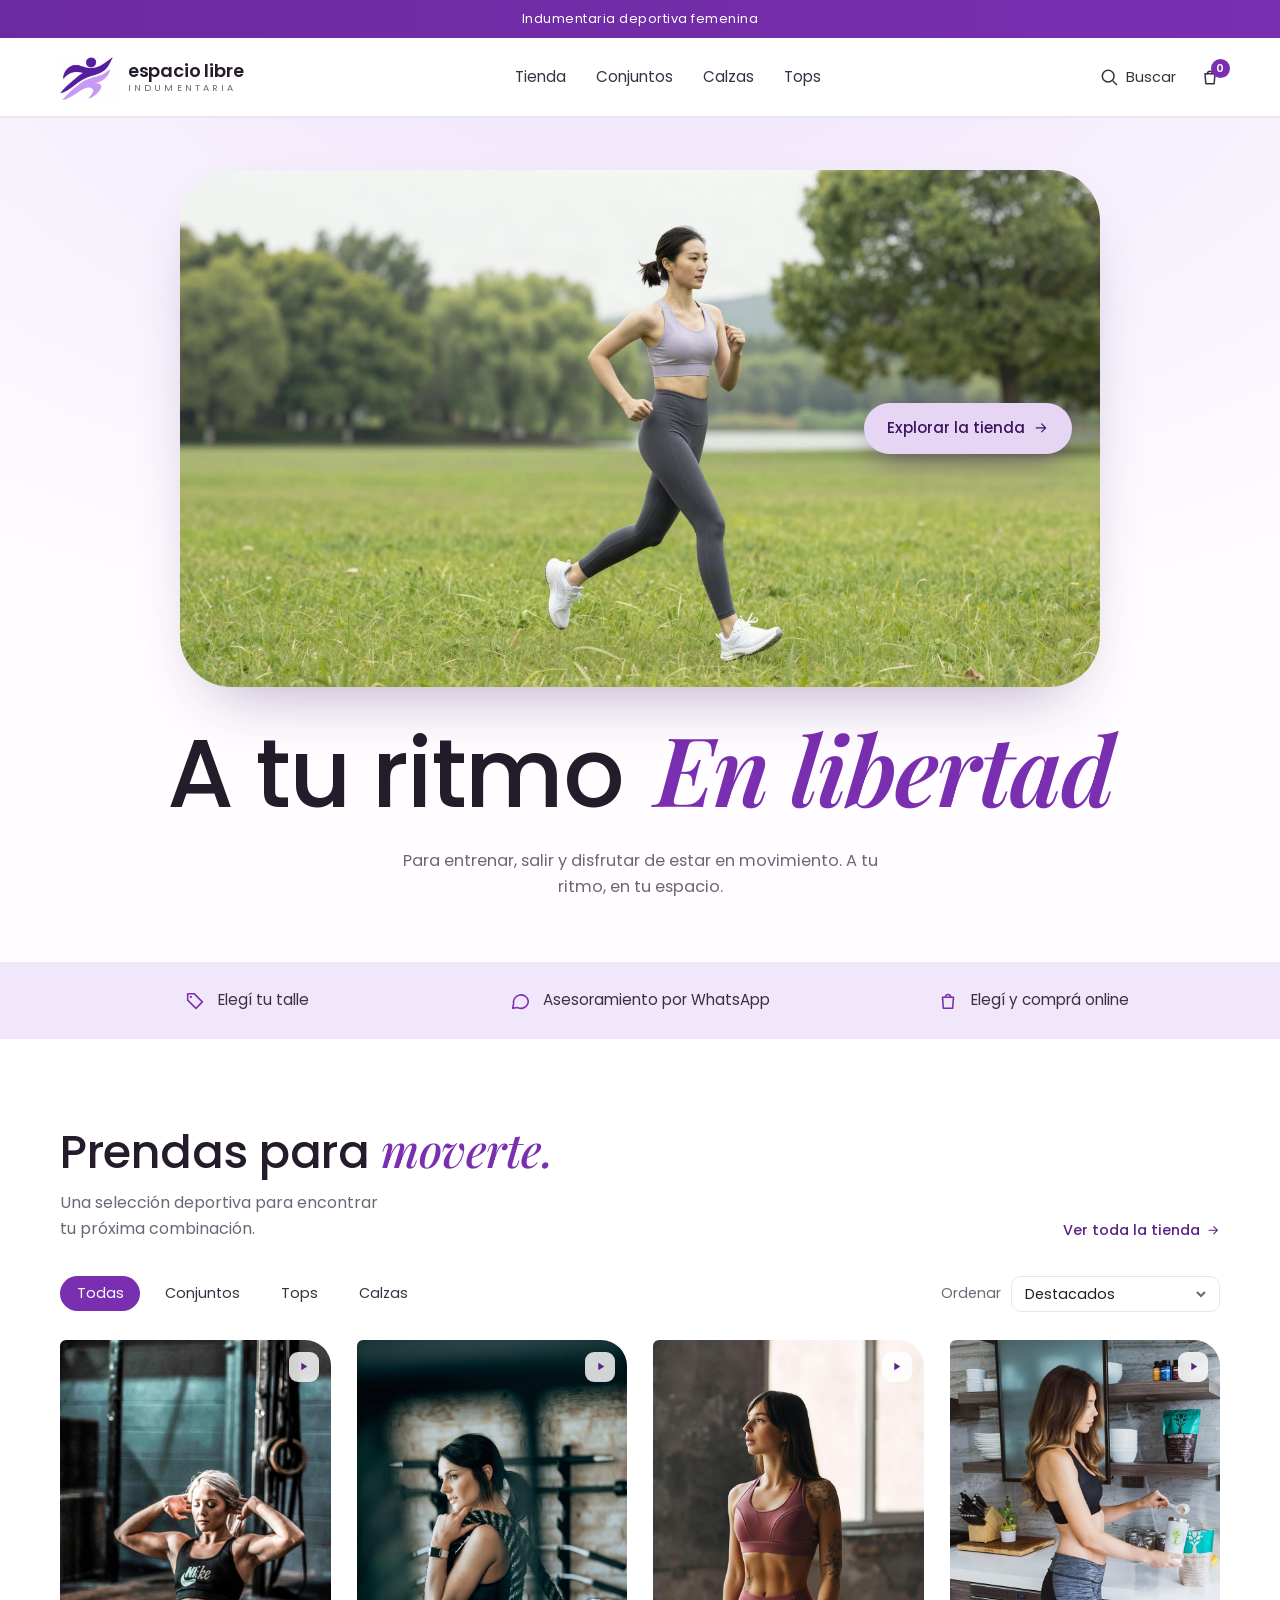
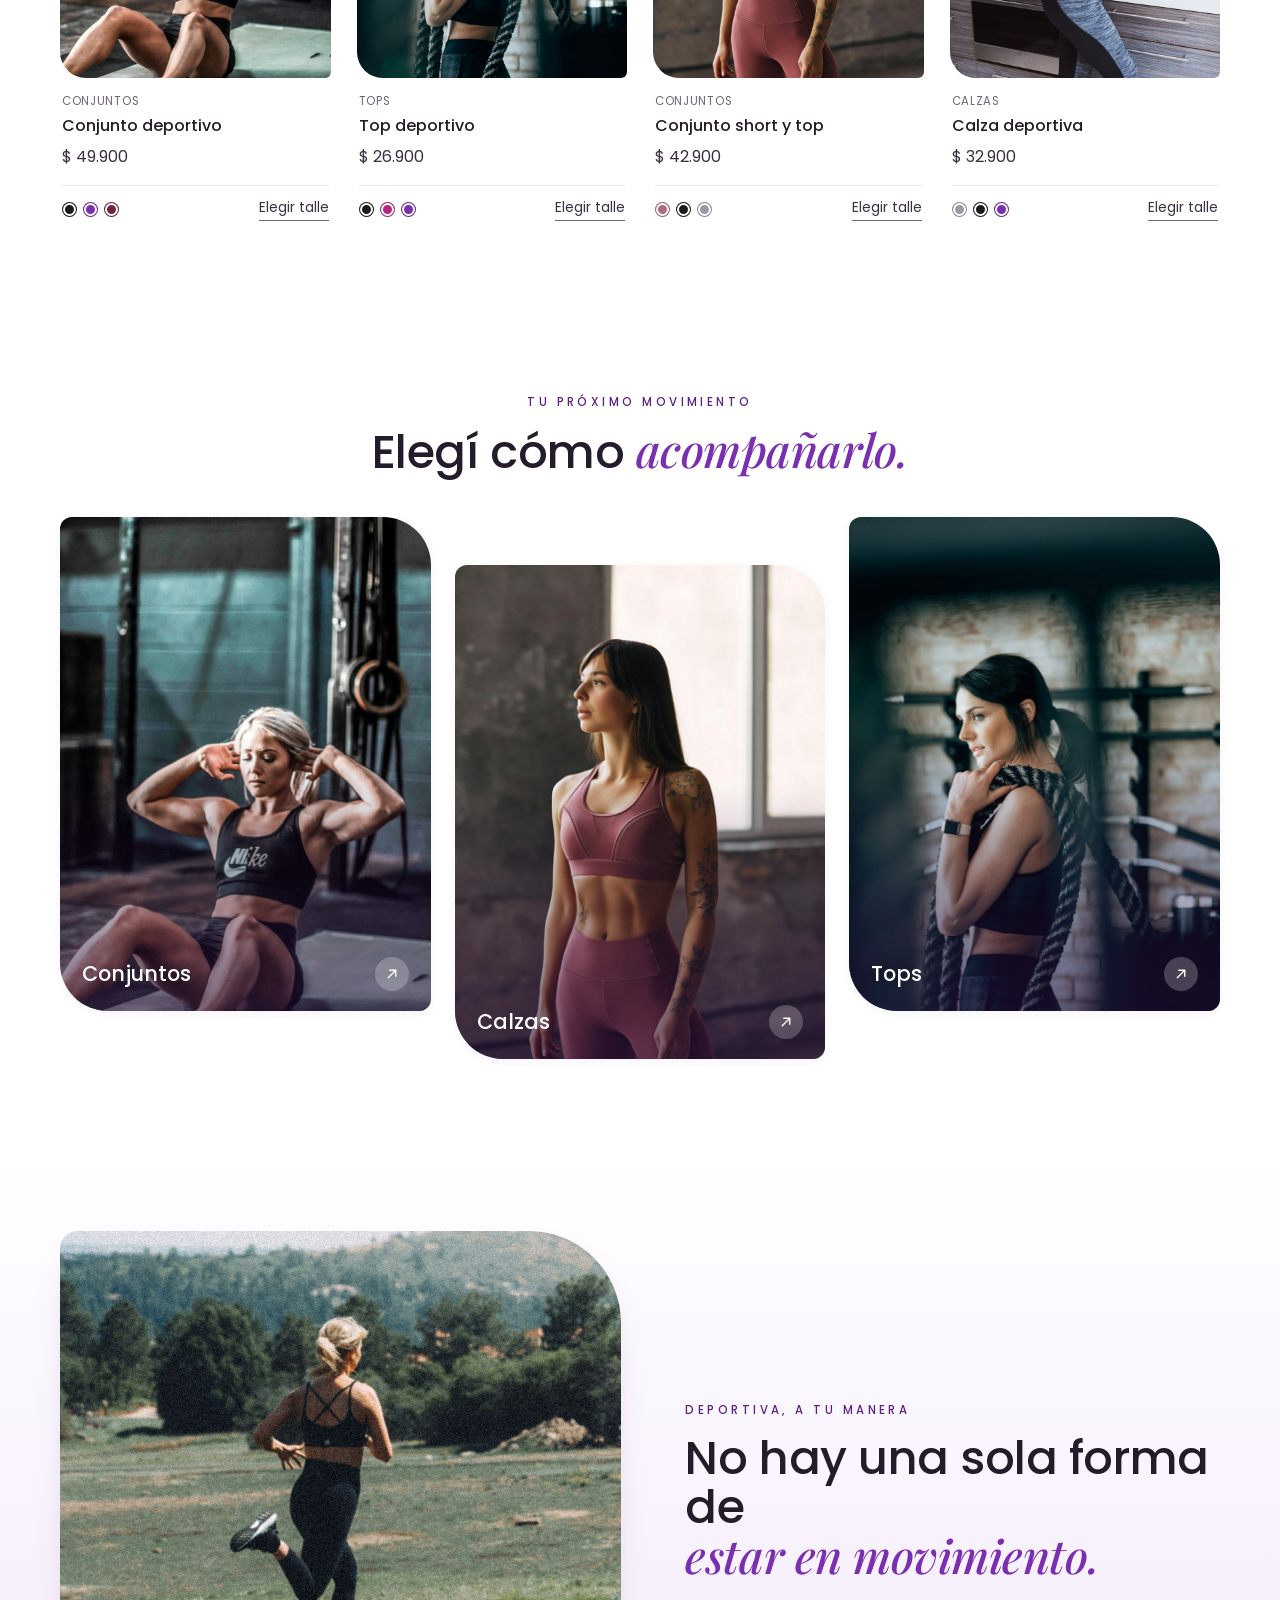
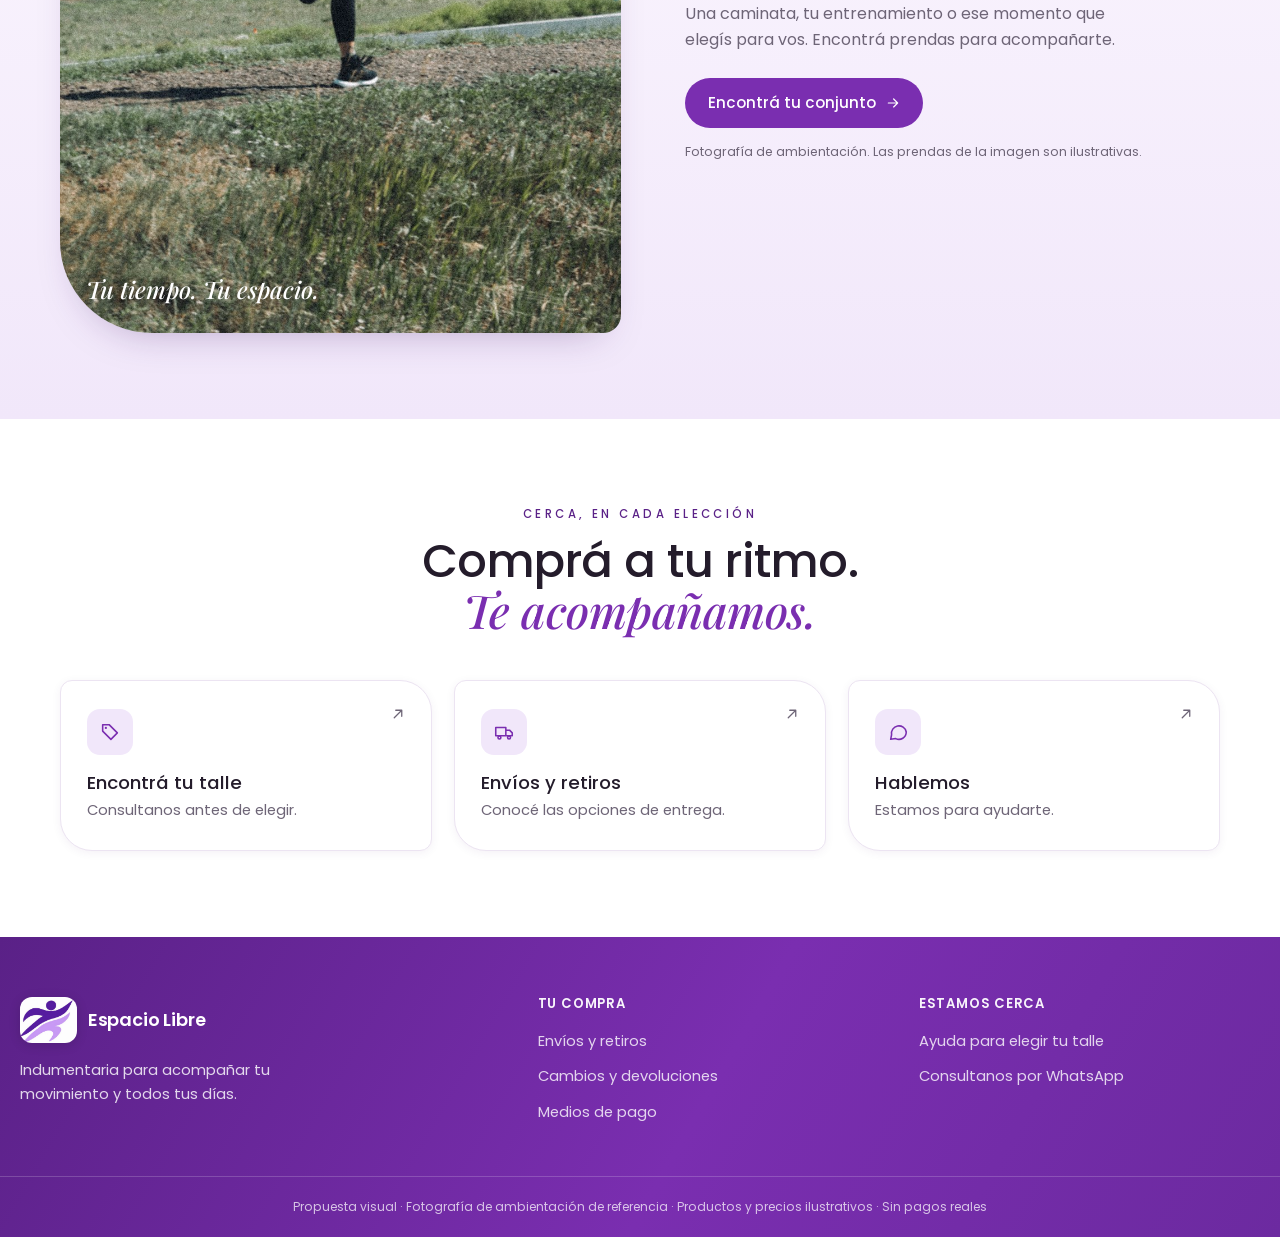
==== commit c59d266e: "Hero: nueva foto de corredora en campo (apaisada), sin petalos, fondo suave" ====
--- a/index.html
+++ b/index.html
@@ -17,27 +17,17 @@
   <main>
     <!-- HERO editorial -->
     <section class="hero">
-      <div class="petals" aria-hidden="true">
-        <span class="petal" style="--x:6%;--s:16px;--d:20s;--delay:-3s;--sway:34px"></span>
-        <span class="petal" style="--x:14%;--s:11px;--d:26s;--delay:-12s;--sway:-28px"></span>
-        <span class="petal" style="--x:24%;--s:20px;--d:23s;--delay:-7s;--sway:40px"></span>
-        <span class="petal" style="--x:38%;--s:13px;--d:29s;--delay:-16s;--sway:-34px"></span>
-        <span class="petal" style="--x:62%;--s:17px;--d:22s;--delay:-5s;--sway:30px"></span>
-        <span class="petal" style="--x:74%;--s:12px;--d:27s;--delay:-14s;--sway:-26px"></span>
-        <span class="petal" style="--x:84%;--s:19px;--d:24s;--delay:-9s;--sway:36px"></span>
-        <span class="petal" style="--x:93%;--s:14px;--d:30s;--delay:-19s;--sway:-30px"></span>
-      </div>
       <div class="container hero__inner">
-        <div class="hero__display">
+        <div class="hero__media">
+          <img src="img/hero-run.jpg" alt="Mujer corriendo en un campo con indumentaria deportiva">
+          <a class="btn btn--light hero__cta" href="tienda.html">Explorar la tienda
+            <svg viewBox="0 0 24 24" fill="none" stroke="currentColor" stroke-width="1.8" stroke-linecap="round" stroke-linejoin="round"><path d="M5 12h14M13 6l6 6-6 6"/></svg>
+          </a>
+        </div>
+        <h1 class="hero__headline">
           <span class="hero__word hero__word--left">A tu ritmo</span>
-          <div class="hero__media">
-            <img src="img/hero-run.jpg" alt="Mujer corriendo en el parque con indumentaria deportiva">
-            <a class="btn btn--light hero__cta" href="tienda.html">Explorar la tienda
-              <svg viewBox="0 0 24 24" fill="none" stroke="currentColor" stroke-width="1.8" stroke-linecap="round" stroke-linejoin="round"><path d="M5 12h14M13 6l6 6-6 6"/></svg>
-            </a>
-          </div>
           <span class="hero__word hero__word--right serif">En libertad</span>
-        </div>
+        </h1>
         <p class="hero__sub">Para entrenar, salir y disfrutar de estar en movimiento. A tu ritmo, en tu espacio.</p>
       </div>
     </section>
@@ -137,13 +127,6 @@
 
     <!-- CTA -->
     <section class="section cta">
-      <div class="petals petals--soft" aria-hidden="true">
-        <span class="petal" style="--x:10%;--s:15px;--d:24s;--delay:-6s;--sway:30px"></span>
-        <span class="petal" style="--x:28%;--s:11px;--d:28s;--delay:-15s;--sway:-26px"></span>
-        <span class="petal" style="--x:48%;--s:18px;--d:23s;--delay:-9s;--sway:36px"></span>
-        <span class="petal" style="--x:68%;--s:12px;--d:30s;--delay:-18s;--sway:-30px"></span>
-        <span class="petal" style="--x:88%;--s:16px;--d:26s;--delay:-4s;--sway:28px"></span>
-      </div>
       <div class="container">
         <p class="eyebrow eyebrow--center">Cerca, en cada elección</p>
         <h2 class="section-title center">Comprá a tu ritmo.<br><span class="serif">Te acompañamos.</span></h2>
--- a/css/styles.css
+++ b/css/styles.css
@@ -129,32 +129,17 @@
 .search-bar input:focus{outline:2px solid var(--lav-300)}
 
 /* ---------- Hero editorial ---------- */
-.hero{position:relative;overflow:hidden;padding:clamp(22px,4vw,54px) 0 clamp(28px,5vw,58px);background:radial-gradient(130% 80% at 50% -5%,var(--lav-100) 0%,var(--lav-50) 34%,#fff 62%)}
+.hero{position:relative;overflow:hidden;padding:clamp(24px,4vw,56px) 0 clamp(30px,5vw,62px);
+  background:radial-gradient(120% 95% at 50% -12%,#f0e4fb 0%,#f8f2fd 44%,#fffdff 80%)}
 .hero__inner{position:relative;z-index:1}
-.hero__display{display:grid;grid-template-columns:1fr auto 1fr;align-items:center;gap:clamp(6px,2.4vw,28px)}
-.hero__word{font-size:clamp(2rem,6.6vw,4.7rem);font-weight:500;line-height:.95;letter-spacing:-.02em;color:var(--ink)}
-.hero__word--left{text-align:right}
-.hero__word--right{text-align:left;color:var(--violet);font-weight:600}
-.hero__media{position:relative;width:clamp(230px,30vw,348px);aspect-ratio:3/4;border-radius:180px 180px 26px 26px;overflow:hidden;box-shadow:var(--shadow-md)}
-.hero__media img{width:100%;height:100%;object-fit:cover;object-position:center 28%}
-.hero__cta{position:absolute;left:50%;bottom:20px;transform:translateX(-50%);white-space:nowrap;box-shadow:0 12px 26px -10px rgba(60,21,96,.6)}
-.hero__sub{text-align:center;color:var(--muted);margin:clamp(22px,4vw,40px) auto 0;max-width:470px;font-size:1rem}
-
-/* pétalos flotantes (movimiento suave de fondo) */
-.petals{position:absolute;inset:0;overflow:hidden;pointer-events:none;z-index:0}
-.petal{position:absolute;top:-8%;left:var(--x);width:var(--s,16px);height:var(--s,16px);
-  background:linear-gradient(135deg,var(--lav-300),var(--violet));
-  border-radius:0 100% 0 100%;opacity:0;will-change:transform,opacity;
-  animation:petalFloat var(--d,22s) linear var(--delay,0s) infinite}
-.petals--soft .petal{background:linear-gradient(135deg,var(--lav-200),var(--lav-300))}
-@keyframes petalFloat{
-  0%{transform:translate3d(0,-10%,0) rotate(0deg);opacity:0}
-  12%{opacity:.5}
-  50%{transform:translate3d(var(--sway,26px),46vh,0) rotate(200deg)}
-  86%{opacity:.42}
-  100%{transform:translate3d(calc(var(--sway,26px) * -1),94vh,0) rotate(400deg);opacity:0}
-}
-@media (prefers-reduced-motion:reduce){.petal{animation:none;opacity:.28}}
+.hero__media{position:relative;max-width:920px;margin:0 auto;aspect-ratio:16/9;border-radius:clamp(26px,4vw,54px);overflow:hidden;box-shadow:0 30px 70px -34px rgba(60,21,96,.45)}
+.hero__media img{width:100%;height:100%;object-fit:cover;object-position:center 34%}
+.hero__cta{position:absolute;top:50%;right:clamp(12px,2.6vw,28px);transform:translateY(-50%);white-space:nowrap;box-shadow:0 14px 30px -10px rgba(60,21,96,.55)}
+.hero__headline{display:flex;flex-wrap:wrap;align-items:baseline;justify-content:center;gap:.06em .34em;
+  margin:clamp(16px,2.8vw,32px) 0 0;font-size:clamp(2.4rem,8.4vw,6rem);font-weight:500;line-height:1;letter-spacing:-.02em;text-align:center}
+.hero__word--left{color:var(--ink)}
+.hero__word--right{color:var(--violet);font-weight:600}
+.hero__sub{text-align:center;color:var(--muted);margin:clamp(16px,2.6vw,26px) auto 0;max-width:500px;font-size:1.02rem}
 
 /* ---------- Franja de beneficios ---------- */
 .perks{background:var(--lav-100)}
@@ -389,10 +374,9 @@
   .perks__grid{grid-template-columns:1fr;gap:14px}
   .perk{justify-content:flex-start}
   .hero{padding-top:14px}
-  .hero__display{grid-template-columns:1fr;justify-items:center;text-align:center;gap:2px}
-  .hero__word{font-size:clamp(2rem,9vw,3.4rem);line-height:1.02;max-width:100%}
-  .hero__word--left,.hero__word--right{text-align:center}
-  .hero__media{order:-1;width:min(78%,300px);margin-bottom:18px;border-radius:150px 150px 22px 22px}
+  .hero__media{aspect-ratio:4/3;border-radius:clamp(22px,6vw,34px)}
+  .hero__cta{top:auto;bottom:12px;right:12px;transform:none;padding:.72em 1.2em;font-size:.86rem}
+  .hero__headline{font-size:clamp(2.3rem,12vw,3.5rem);gap:.06em .28em;margin-top:18px}
   .hero__sub{font-size:.96rem}
   .cat-grid{grid-template-columns:1fr 1fr;gap:12px}
   .cat-card{aspect-ratio:4/5}
@@ -409,7 +393,7 @@
 @media (max-width:460px){
   .product-grid{grid-template-columns:1fr 1fr;gap:12px}
   .card__name{font-size:.92rem}
-  .hero__word{font-size:clamp(1.85rem,9vw,2.8rem)}
+  .hero__headline{font-size:clamp(2rem,11vw,2.9rem)}
   .cat-grid{grid-template-columns:1fr;gap:14px}
   .cat-card{aspect-ratio:16/11}
 }
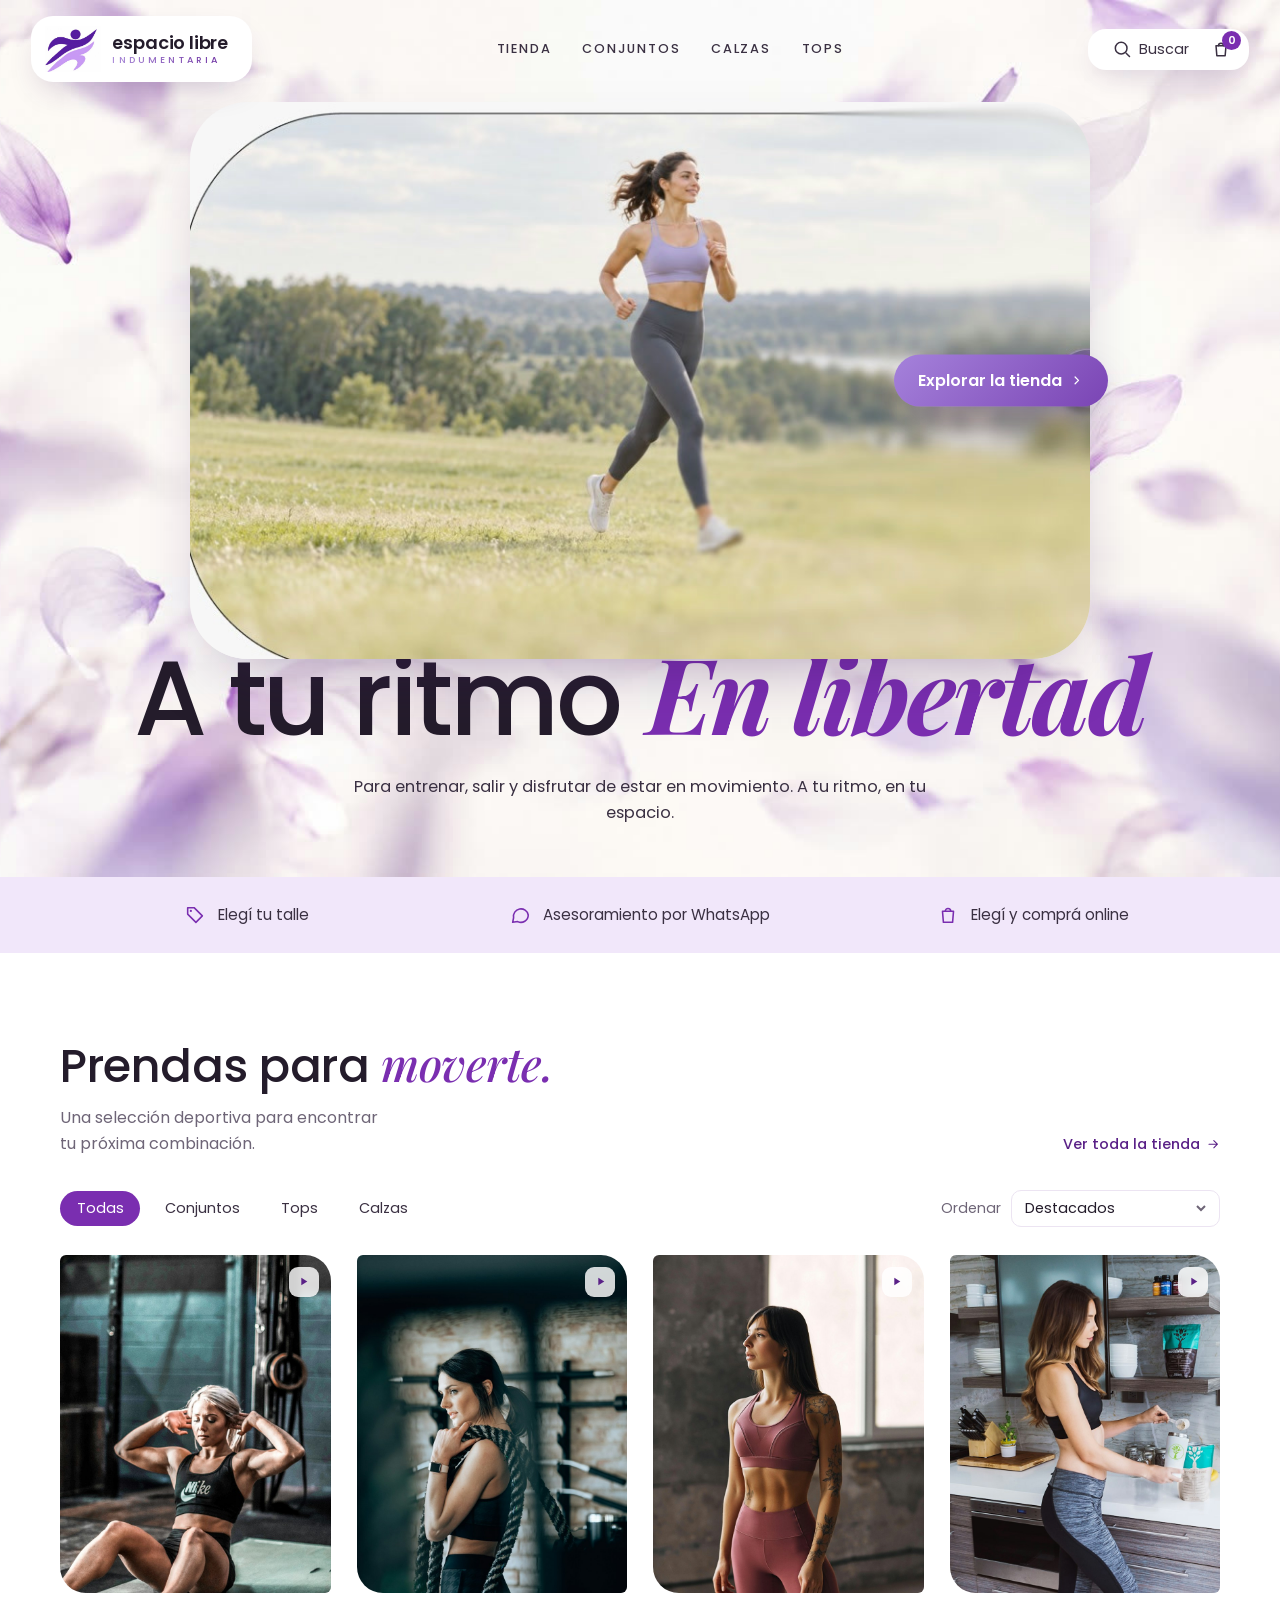
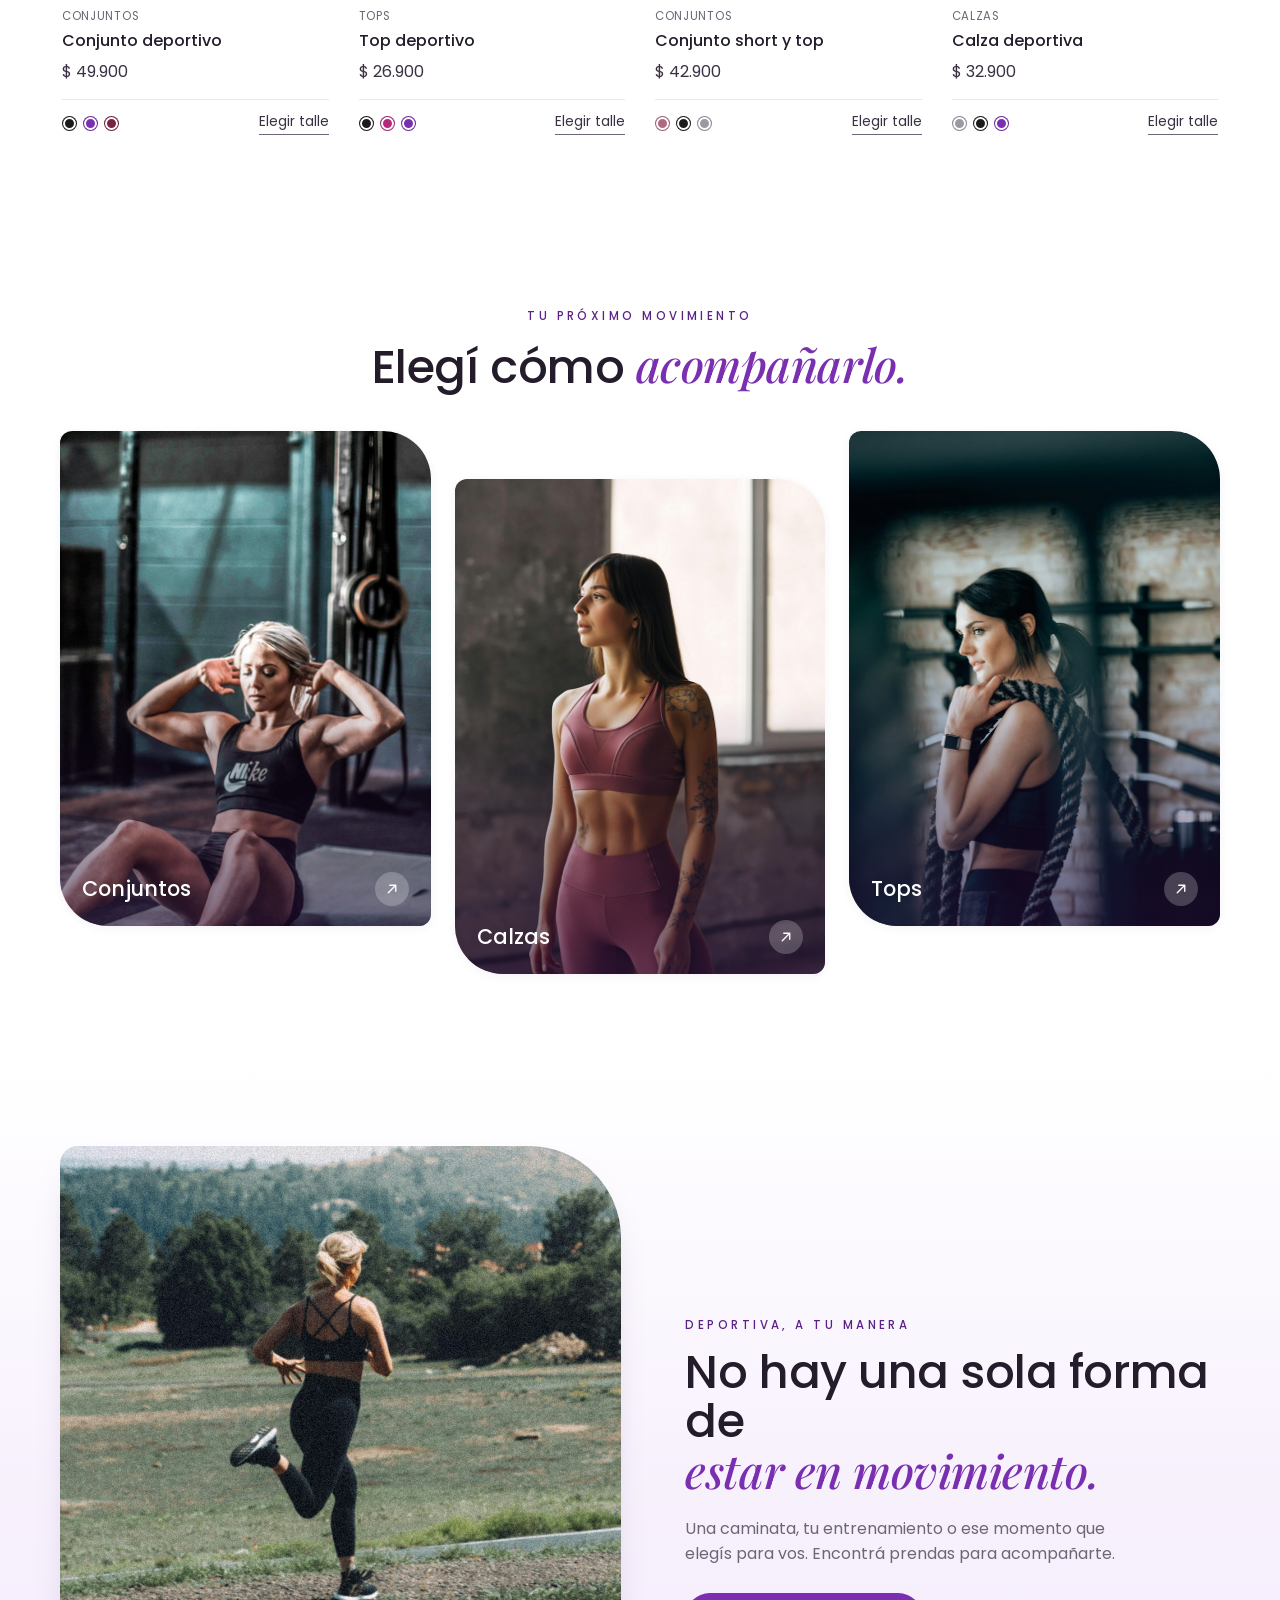
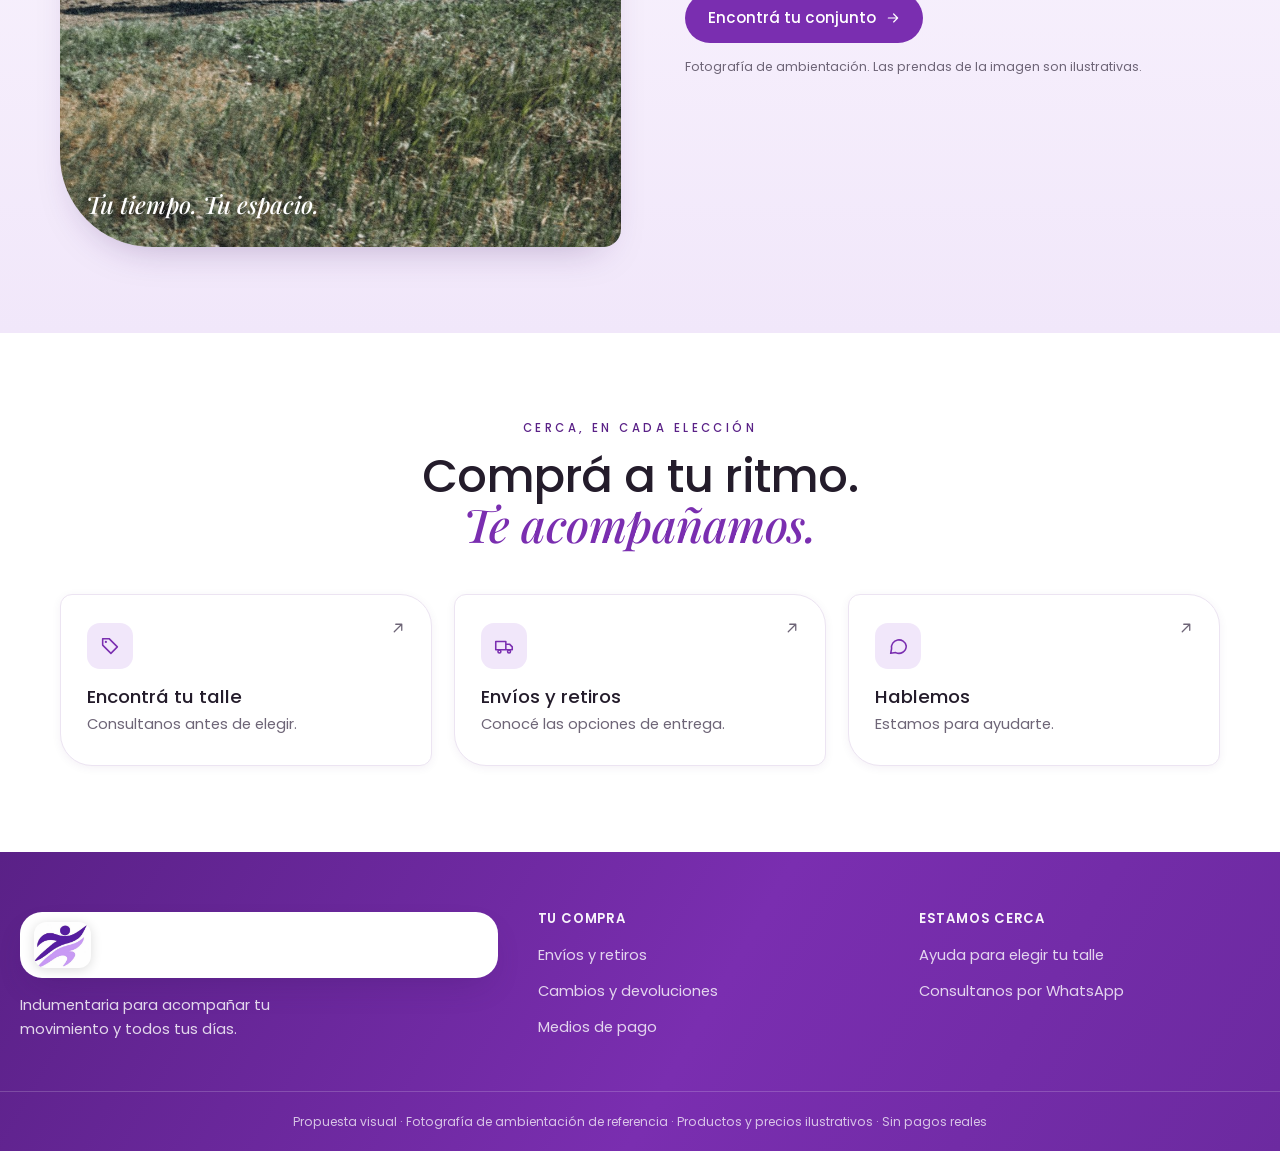
==== commit d710c081: "Hero: fondo de petalos + foto provista, titulo completo en una linea, boton y logo mas elegantes" ====
--- a/index.html
+++ b/index.html
@@ -7,7 +7,7 @@
   <meta name="description" content="Indumentaria deportiva femenina para entrenar, salir y disfrutar del movimiento. Conjuntos, calzas y tops. A tu ritmo, en tu espacio.">
   <link rel="preconnect" href="https://fonts.googleapis.com">
   <link rel="preconnect" href="https://fonts.gstatic.com" crossorigin>
-  <link href="https://fonts.googleapis.com/css2?family=Poppins:wght@300;400;500;600&family=Playfair+Display:ital,wght@1,500;1,600&display=swap" rel="stylesheet">
+  <link href="https://fonts.googleapis.com/css2?family=Poppins:wght@300;400;500;600&family=Playfair+Display:ital,wght@1,500;1,600;1,700&display=swap" rel="stylesheet">
   <link rel="stylesheet" href="css/styles.css">
   <link rel="icon" href="data:image/svg+xml,%3Csvg xmlns='http://www.w3.org/2000/svg' viewBox='0 0 44 44'%3E%3Ccircle cx='22' cy='22' r='21' fill='%237A2EB0'/%3E%3Ccircle cx='27' cy='12' r='3' fill='white'/%3E%3C/svg%3E">
 </head>
@@ -20,8 +20,8 @@
       <div class="container hero__inner">
         <div class="hero__media">
           <img src="img/hero-run.jpg" alt="Mujer corriendo en un campo con indumentaria deportiva">
-          <a class="btn btn--light hero__cta" href="tienda.html">Explorar la tienda
-            <svg viewBox="0 0 24 24" fill="none" stroke="currentColor" stroke-width="1.8" stroke-linecap="round" stroke-linejoin="round"><path d="M5 12h14M13 6l6 6-6 6"/></svg>
+          <a class="hero__cta" href="tienda.html">Explorar la tienda
+            <svg viewBox="0 0 24 24" fill="none" stroke="currentColor" stroke-width="2.2" stroke-linecap="round" stroke-linejoin="round"><path d="M9 6l6 6-6 6"/></svg>
           </a>
         </div>
         <h1 class="hero__headline">
--- a/css/styles.css
+++ b/css/styles.css
@@ -22,6 +22,7 @@
   --shadow-sm:0 2px 10px rgba(60,21,96,.06);
   --shadow-md:0 18px 40px -22px rgba(60,21,96,.35);
   --maxw:1240px;
+  --header-h:94px;
   --sans:"Poppins",system-ui,-apple-system,"Segoe UI",Roboto,sans-serif;
   --serif:"Playfair Display",Georgia,"Times New Roman",serif;
 }
@@ -76,17 +77,10 @@
 .arrow-link svg{width:1em;height:1em;transition:transform .2s}
 .arrow-link:hover svg{transform:translateX(3px)}
 
-/* ---------- Barra superior ---------- */
-.topbar{
-  background:linear-gradient(90deg,var(--violet-600),var(--violet));
-  color:#fff;text-align:center;font-size:.8rem;letter-spacing:.04em;
-  padding:9px 16px;
-}
-
-/* ---------- Header ---------- */
-.site-header{position:sticky;top:0;z-index:40;background:rgba(255,255,255,.92);backdrop-filter:blur(8px);border-bottom:1px solid var(--line)}
-.header-inner{display:flex;align-items:center;justify-content:space-between;gap:24px;min-height:78px}
-.brand{display:flex;align-items:center;gap:11px}
+/* ---------- Header (pastillas flotantes) ---------- */
+.site-header{position:sticky;top:0;z-index:40;background:transparent;border:0}
+.header-inner{max-width:1500px;display:grid;grid-template-columns:auto 1fr auto;align-items:center;gap:16px;padding-top:16px;padding-bottom:12px;padding-inline:clamp(14px,2.4vw,32px)}
+.brand{display:flex;align-items:center;gap:11px;justify-self:start;background:#fff;border-radius:22px;padding:10px 24px 10px 14px;box-shadow:0 14px 34px -14px rgba(60,21,96,.32)}
 /* Marca: figura del logo recortada del PNG oficial (img/logo.png) */
 .el-mark{
   display:inline-block;flex:none;
@@ -99,16 +93,17 @@
 }
 .el-mark--badge{border-radius:12px;box-shadow:0 2px 12px rgba(0,0,0,.14)}
 .brand__text{display:flex;flex-direction:column;line-height:1}
-.brand__name{font-weight:600;font-size:1.12rem;letter-spacing:-.01em}
-.brand__sub{font-size:.58rem;letter-spacing:.34em;color:var(--muted);margin-top:3px;text-transform:uppercase}
-
-.main-nav{display:flex;gap:30px}
-.main-nav a{font-size:.95rem;color:var(--ink-soft);position:relative;padding:4px 0}
+.brand__name{font-weight:600;font-size:1.12rem;letter-spacing:-.01em;white-space:nowrap}
+.brand__sub{font-size:.58rem;letter-spacing:.34em;margin-top:3px;text-transform:uppercase;font-weight:500;
+  background:linear-gradient(90deg,#a98ad8,#6c2fa0);-webkit-background-clip:text;background-clip:text;color:transparent}
+
+.main-nav{display:flex;gap:clamp(18px,2.4vw,36px);justify-self:center}
+.main-nav a{font-size:.8rem;text-transform:uppercase;letter-spacing:.14em;color:var(--ink-soft);position:relative;padding:4px 0;font-weight:500}
 .main-nav a::after{content:"";position:absolute;left:0;right:100%;bottom:-2px;height:2px;background:var(--violet);transition:right .25s ease}
 .main-nav a:hover::after,.main-nav a.is-active::after{right:0}
 .main-nav a.is-active{color:var(--violet-700)}
 
-.header-actions{display:flex;align-items:center;gap:18px}
+.header-actions{display:flex;align-items:center;gap:16px;justify-self:end;background:#fff;border-radius:18px;padding:9px 18px;box-shadow:0 10px 30px -12px rgba(60,21,96,.28)}
 .icon-btn{display:inline-flex;align-items:center;gap:7px;background:none;border:0;color:var(--ink-soft);font-size:.9rem}
 .icon-btn:hover{color:var(--violet)}
 .icon-btn svg{width:20px;height:20px}
@@ -122,24 +117,30 @@
 .nav-toggle svg{width:26px;height:26px}
 
 /* ---------- Buscador desplegable ---------- */
-.search-bar{max-height:0;overflow:hidden;background:var(--lav-50);border-bottom:1px solid var(--line);transition:max-height .3s ease}
+.search-bar{max-height:0;overflow:hidden;background:var(--lav-50);transition:max-height .3s ease}
 .search-bar.open{max-height:90px}
 .search-bar form{display:flex;gap:10px;align-items:center;padding:16px 0}
 .search-bar input{flex:1;border:1px solid var(--line);background:#fff;border-radius:var(--radius-pill);padding:.7em 1.1em;font-size:.95rem;font-family:inherit}
 .search-bar input:focus{outline:2px solid var(--lav-300)}
 
 /* ---------- Hero editorial ---------- */
-.hero{position:relative;overflow:hidden;padding:clamp(24px,4vw,56px) 0 clamp(30px,5vw,62px);
-  background:radial-gradient(120% 95% at 50% -12%,#f0e4fb 0%,#f8f2fd 44%,#fffdff 80%)}
+.hero{position:relative;overflow:hidden;margin-top:calc(-1 * var(--header-h));
+  padding:calc(var(--header-h) + 8px) 0 clamp(26px,4vw,52px);
+  background:#faf6fd url("../img/hero-bg.jpg") center top/cover no-repeat}
 .hero__inner{position:relative;z-index:1}
-.hero__media{position:relative;max-width:920px;margin:0 auto;aspect-ratio:16/9;border-radius:clamp(26px,4vw,54px);overflow:hidden;box-shadow:0 30px 70px -34px rgba(60,21,96,.45)}
-.hero__media img{width:100%;height:100%;object-fit:cover;object-position:center 34%}
-.hero__cta{position:absolute;top:50%;right:clamp(12px,2.6vw,28px);transform:translateY(-50%);white-space:nowrap;box-shadow:0 14px 30px -10px rgba(60,21,96,.55)}
-.hero__headline{display:flex;flex-wrap:wrap;align-items:baseline;justify-content:center;gap:.06em .34em;
-  margin:clamp(16px,2.8vw,32px) 0 0;font-size:clamp(2.4rem,8.4vw,6rem);font-weight:500;line-height:1;letter-spacing:-.02em;text-align:center}
-.hero__word--left{color:var(--ink)}
-.hero__word--right{color:var(--violet);font-weight:600}
-.hero__sub{text-align:center;color:var(--muted);margin:clamp(16px,2.6vw,26px) auto 0;max-width:500px;font-size:1.02rem}
+.hero__media{position:relative;max-width:900px;margin:0 auto}
+.hero__media img{width:100%;height:auto;display:block;border-radius:clamp(34px,4.6vw,58px);box-shadow:0 30px 72px -36px rgba(60,21,96,.5)}
+.hero__cta{position:absolute;top:50%;right:clamp(-26px,-1.4vw,-10px);transform:translateY(-50%);z-index:2;
+  display:inline-flex;align-items:center;gap:.45em;white-space:nowrap;
+  background:linear-gradient(135deg,#a582db,#7a44b4);color:#fff;font-weight:600;font-size:1rem;
+  padding:.85em 1.55em;border-radius:999px;box-shadow:0 18px 40px -14px rgba(60,21,96,.6)}
+.hero__cta svg{width:.85em;height:.85em}
+.hero__cta:hover{background:linear-gradient(135deg,#9670cf,#6c3aa2);transform:translateY(-50%) scale(1.03)}
+.hero__headline{display:flex;flex-wrap:nowrap;align-items:baseline;justify-content:center;white-space:nowrap;
+  gap:.26em;margin:clamp(-26px,-1.6vw,-10px) 0 0;font-size:8.2vw;font-weight:500;line-height:1;letter-spacing:-.03em}
+.hero__word--left{color:var(--ink);font-weight:500}
+.hero__word--right{color:var(--violet);font-weight:700}
+.hero__sub{text-align:center;color:var(--ink-soft);margin:clamp(10px,2vw,22px) auto 0;max-width:640px;font-size:1.02rem}
 
 /* ---------- Franja de beneficios ---------- */
 .perks{background:var(--lav-100)}
@@ -287,7 +288,7 @@
 .cart-empty svg{width:54px;height:54px;color:var(--lav-300);margin-bottom:16px}
 
 /* ---------- Páginas de contenido ---------- */
-.page-hero{background:var(--lav-100);padding:clamp(40px,6vw,70px) 0}
+.page-hero{background:var(--lav-100);margin-top:calc(-1 * var(--header-h));padding:calc(var(--header-h) + clamp(28px,5vw,50px)) 0 clamp(40px,6vw,70px)}
 .page-hero h1{font-size:clamp(2rem,4.5vw,3rem);font-weight:500}
 .page-hero h1 .serif{color:var(--violet)}
 .page-hero p{color:var(--muted);margin-top:14px;max-width:580px}
@@ -370,14 +371,18 @@
   .main-nav.open a{padding:14px clamp(16px,4vw,40px)}
   .main-nav.open a::after{display:none}
   .nav-toggle{display:inline-flex}
-  .site-header{position:relative}
+  :root{--header-h:76px}
+  .header-inner{padding-top:12px}
+  .brand{padding:7px 14px 7px 10px}
+  .el-mark{--s:38px}
+  .header-actions{padding:8px 14px;gap:12px}
   .perks__grid{grid-template-columns:1fr;gap:14px}
   .perk{justify-content:flex-start}
-  .hero{padding-top:14px}
-  .hero__media{aspect-ratio:4/3;border-radius:clamp(22px,6vw,34px)}
-  .hero__cta{top:auto;bottom:12px;right:12px;transform:none;padding:.72em 1.2em;font-size:.86rem}
-  .hero__headline{font-size:clamp(2.3rem,12vw,3.5rem);gap:.06em .28em;margin-top:18px}
-  .hero__sub{font-size:.96rem}
+  .hero__media{max-width:100%}
+  .hero__cta{right:10px;top:auto;bottom:12px;transform:none;font-size:.8rem;padding:.6em 1.05em}
+  .hero__cta:hover{transform:none}
+  .hero__headline{gap:.2em;margin-top:8px}
+  .hero__sub{font-size:.92rem}
   .cat-grid{grid-template-columns:1fr 1fr;gap:12px}
   .cat-card{aspect-ratio:4/5}
   .cat-card--low{margin-top:0}
@@ -393,7 +398,6 @@
 @media (max-width:460px){
   .product-grid{grid-template-columns:1fr 1fr;gap:12px}
   .card__name{font-size:.92rem}
-  .hero__headline{font-size:clamp(2rem,11vw,2.9rem)}
   .cat-grid{grid-template-columns:1fr;gap:14px}
   .cat-card{aspect-ratio:16/11}
 }
